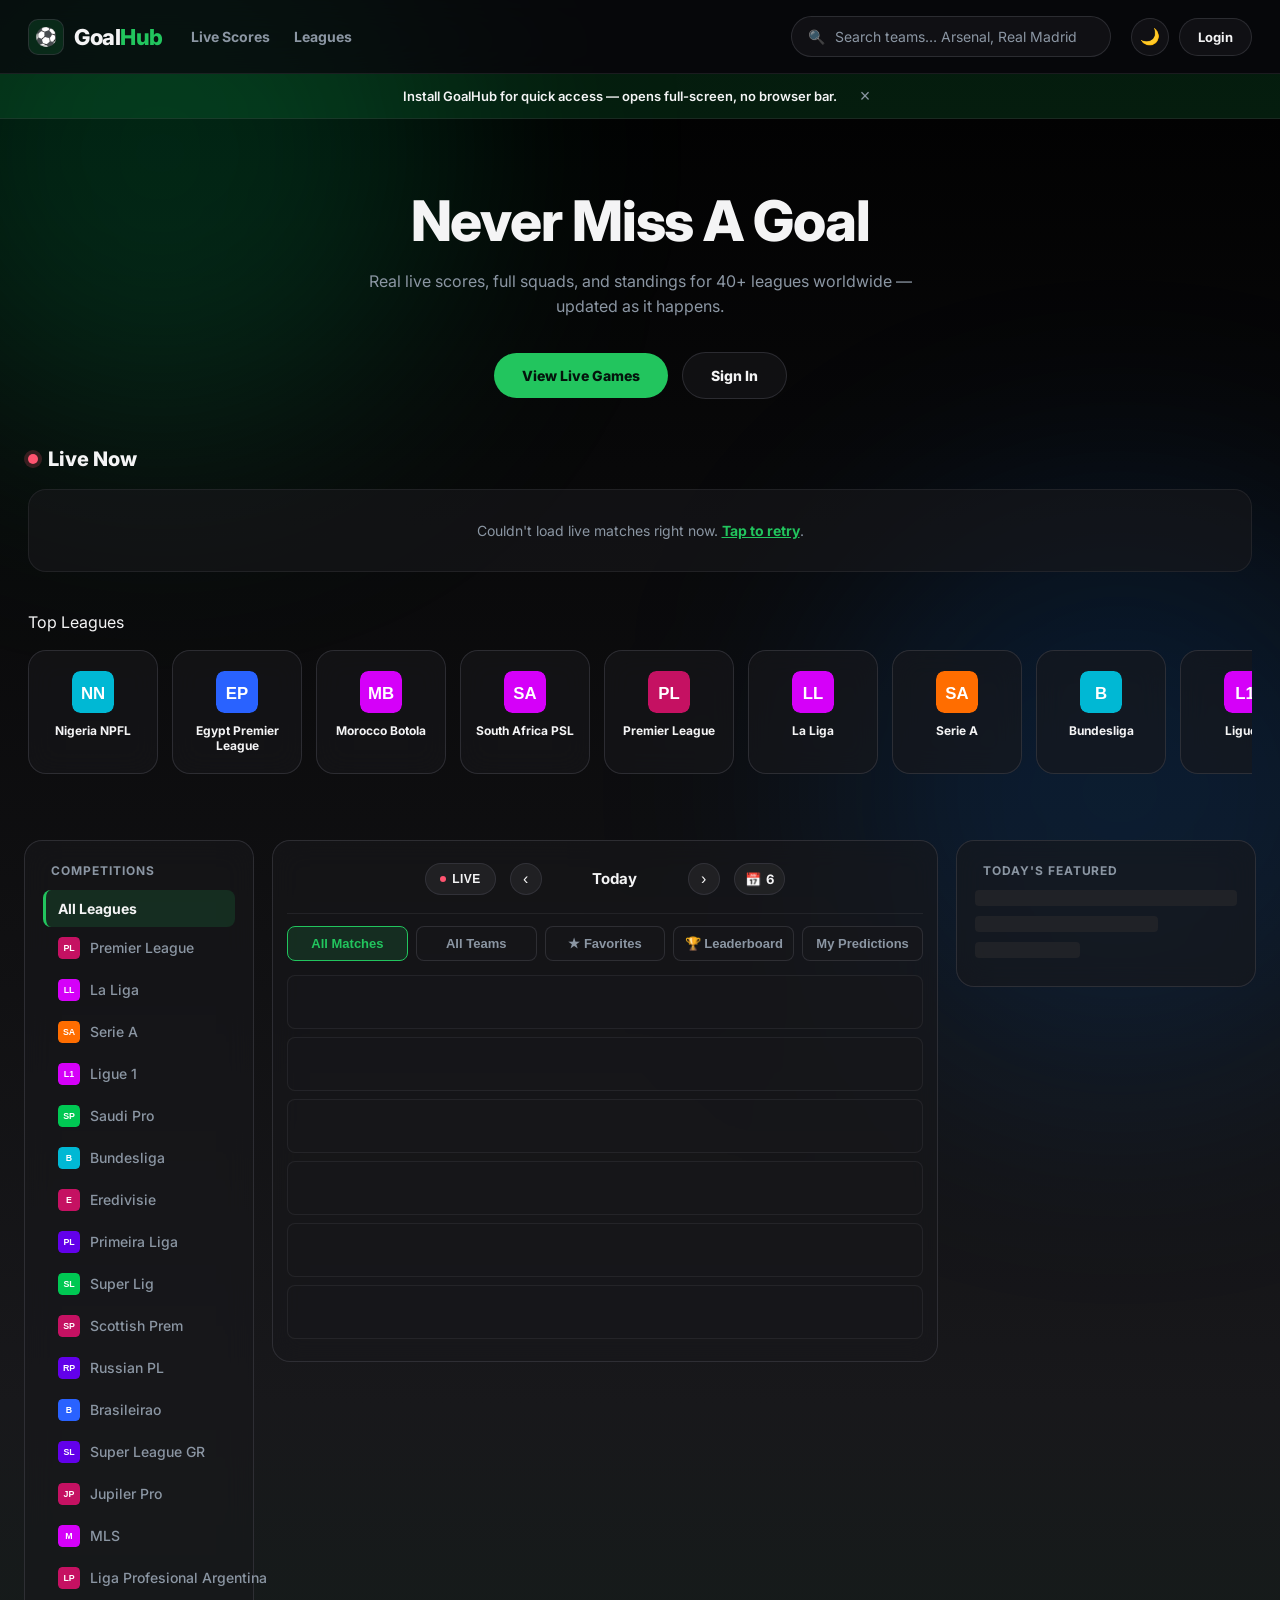
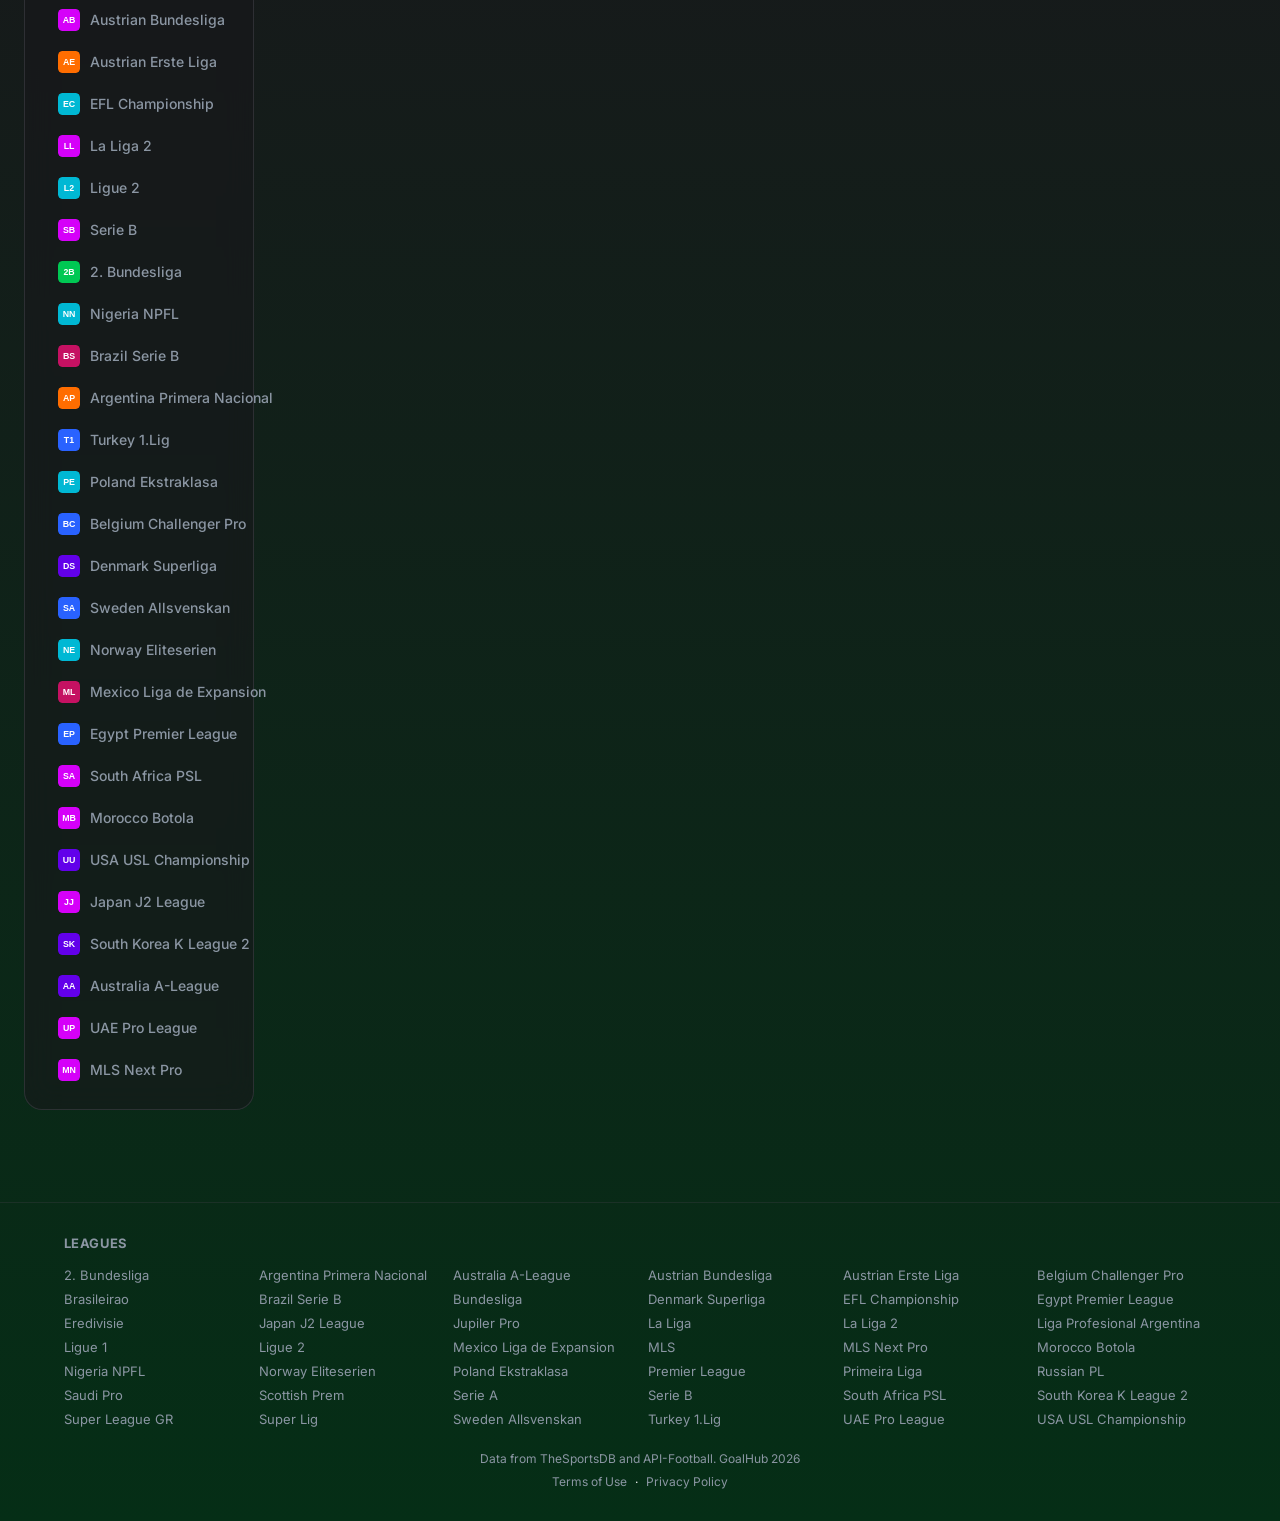
==== index.html @ 46369b24 "Pin African leagues in Top Leagues, add install-app banner Nigeria NPFL, Egypt Premier League, Moroc" ====
<!DOCTYPE html>
<html lang="en">
<head>
  <meta charset="UTF-8">
  <meta name="viewport" content="width=device-width, initial-scale=1.0">
  <title>GoalHub — Live Football Scores</title>
  <meta name="description" content="Real live football scores, standings, and squads for 40+ leagues worldwide — updated as it happens.">

  <link rel="icon" type="image/svg+xml" href="data:image/svg+xml,%3Csvg xmlns='http://www.w3.org/2000/svg' viewBox='0 0 64 64'%3E%3Crect width='64' height='64' rx='16' fill='%23052e16'/%3E%3Crect x='2' y='2' width='60' height='60' rx='14' fill='none' stroke='%2322c55e' stroke-width='2'/%3E%3Ctext x='50%25' y='58%25' font-size='34' text-anchor='middle' dominant-baseline='middle'%3E%E2%9A%BD%3C/text%3E%3C/svg%3E">

  <!-- PWA: installable home-screen app, standalone (no browser chrome) -->
  <link rel="manifest" href="manifest.json">
  <meta name="theme-color" content="#06080b">
  <link rel="apple-touch-icon" href="icon-192.png">
  <meta name="apple-mobile-web-app-capable" content="yes">
  <meta name="apple-mobile-web-app-status-bar-style" content="black-translucent">
  <meta name="apple-mobile-web-app-title" content="GoalHub">

  <meta property="og:type" content="website">
  <meta property="og:site_name" content="GoalHub">
  <meta property="og:title" content="GoalHub — Live Football Scores">
  <meta property="og:description" content="Real live football scores, standings, and squads for 40+ leagues worldwide — updated as it happens.">
  <meta property="og:image" content="https://goalhub.pages.dev/og-image.png">
  <meta property="og:image:width" content="1200">
  <meta property="og:image:height" content="630">
  <meta property="og:url" content="https://goalhub.pages.dev">
  <meta name="twitter:card" content="summary_large_image">
  <meta name="twitter:title" content="GoalHub — Live Football Scores">
  <meta name="twitter:description" content="Real live football scores, standings, and squads for 40+ leagues worldwide — updated as it happens.">
  <meta name="twitter:image" content="https://goalhub.pages.dev/og-image.png">

  <link rel="preconnect" href="https://fonts.googleapis.com">
  <link rel="preconnect" href="https://fonts.gstatic.com" crossorigin>
  <link href="https://fonts.googleapis.com/css2?family=Inter:wght@400;500;600;700;800&display=swap" rel="stylesheet">
  <!-- Team/league badge CDNs — preconnect so the first badge requests skip
       the DNS+TLS handshake, since ~800 of them load on a typical visit. -->
  <link rel="preconnect" href="https://r2.thesportsdb.com">
  <link rel="preconnect" href="https://upload.wikimedia.org">
  <link rel="stylesheet" href="styles.css">
  <script>
    // Applied before first paint (inline, in <head>) so switching themes
    // doesn't flash the wrong one on load.
    (function () {
      try {
        if (localStorage.getItem("goalhub_theme") === "light") {
          document.documentElement.setAttribute("data-theme", "light");
        }
      } catch (err) { /* localStorage unavailable — default dark stays */ }
    })();
  </script>
</head>
<body>

  <header class="site-header" id="siteHeader">
    <div class="brand">
      <span class="brand-badge">⚽</span>
      <span class="brand-name">Goal<span class="accent">Hub</span></span>
    </div>

    <nav class="header-nav">
      <a href="#liveNowSection" class="header-nav-link" onclick="jumpToLive()">Live Scores</a>
      <a href="#topLeaguesSection" class="header-nav-link">Leagues</a>
    </nav>

    <div class="search-wrap">
      <span class="search-icon">🔍</span>
      <input type="text" id="searchInput" placeholder="Search teams… Arsenal, Real Madrid" oninput="searchTeams()">
    </div>

    <div class="header-actions">
      <button class="theme-toggle-btn" id="themeToggleBtn" onclick="toggleTheme()" aria-label="Toggle dark/light theme">🌙</button>
      <div class="auth-area" id="authArea">
        <button class="auth-btn" id="authBtn" onclick="openAuthModal()">Login</button>
      </div>
    </div>
  </header>

  <!-- INSTALL APP BANNER — shown only when genuinely installable and not
       already dismissed/installed; see script.js's install-banner logic. -->
  <div class="install-banner" id="installBanner" hidden>
    <span class="install-banner-text" id="installBannerText">Install GoalHub for quick access — opens full-screen, no browser bar.</span>
    <div class="install-banner-actions">
      <button class="install-banner-btn" id="installBannerBtn" hidden>Install</button>
      <button class="install-banner-dismiss" id="installBannerDismiss" aria-label="Dismiss">&times;</button>
    </div>
  </div>

  <!-- HERO -->
  <section class="hero-section">
    <h1 class="hero-headline">Never Miss A <span class="accent">Goal</span></h1>
    <p class="hero-sub">Real live scores, full squads, and standings for 40+ leagues worldwide — updated as it happens.</p>
    <div class="hero-actions">
      <button class="hero-btn hero-btn-primary" onclick="document.getElementById('liveNowSection').scrollIntoView({behavior:'smooth'})">View Live Games</button>
      <button class="hero-btn hero-btn-secondary" onclick="openAuthModal()">Sign In</button>
    </div>
  </section>

  <!-- LIVE NOW -->
  <section class="live-now-section" id="liveNowSection">
    <div class="section-heading">
      <span class="live-now-title"><span class="live-dot"></span>Live Now</span>
    </div>
    <div class="live-now-grid" id="liveNowGrid"></div>
  </section>

  <!-- TOP LEAGUES -->
  <section class="top-leagues-section" id="topLeaguesSection">
    <div class="section-heading"><span>Top Leagues</span></div>
    <div class="top-leagues-scroll" id="topLeaguesScroll"></div>
  </section>

  <!-- LOGIN / ACCOUNT MODAL -->
  <div class="team-modal" id="authModal">
    <div class="team-modal-backdrop" onclick="closeAuthModal()"></div>
    <div class="team-modal-card glass auth-modal-card">
      <button class="team-modal-close" onclick="closeAuthModal()" aria-label="Close">&times;</button>
      <div id="authModalContent"></div>
    </div>
  </div>

  <div class="main-layout">
    <!-- LEFT SIDEBAR -->
    <aside class="sidebar glass" id="sidebar">
      <h3>Competitions</h3>
      <div id="competitions"></div>
    </aside>

    <!-- CENTER -->
    <main class="content glass">
      <div class="date-bar">
        <button id="liveBtn" class="live-nav-btn" onclick="jumpToLive()" aria-label="Jump to live matches">
          <span class="live-dot"></span>LIVE
        </button>
        <div class="date-nav">
          <button id="prevDay" class="date-btn" aria-label="Previous day">‹</button>
          <span class="date-label">Today</span>
          <button id="nextDay" class="date-btn" aria-label="Next day">›</button>
        </div>
        <div class="calendar-nav-btn" id="calendarBtn" aria-label="Pick a date">
          <span class="calendar-icon">📅</span>
          <span class="calendar-day-num" id="calendarDayNum"></span>
          <input type="date" id="datePickerInput" class="date-picker-input" aria-label="Choose date" onchange="if(this.value) loadMatchesForDate(new Date(this.value + 'T00:00:00'))">
        </div>
      </div>
      <div class="view-toggle">
        <button id="viewMatchesBtn" class="view-toggle-btn active" onclick="setViewMode('matches')">All Matches</button>
        <button id="viewTeamsBtn" class="view-toggle-btn" onclick="setViewMode('teams')">All Teams</button>
        <button id="viewFavoritesBtn" class="view-toggle-btn" onclick="setViewMode('favorites')">★ Favorites</button>
        <button id="viewLeaderboardBtn" class="view-toggle-btn" onclick="setViewMode('leaderboard')">🏆 Leaderboard</button>
        <button id="viewMyPredictionsBtn" class="view-toggle-btn" onclick="setViewMode('mypredictions')">My Predictions</button>
      </div>
      <div id="matches"></div>
    </main>

    <!-- RIGHT SIDEBAR -->
    <aside class="rightbar glass">
      <h3>Today's Featured</h3>
      <div id="featured"></div>
    </aside>
  </div>

  <footer class="site-footer-full">
    <div class="footer-leagues">
      <h4>Leagues</h4>
      <div class="footer-leagues-grid" id="footerLeaguesGrid"></div>
    </div>
    <div class="site-footer">Data from TheSportsDB and API-Football. GoalHub 2026</div>
    <div class="footer-legal-links">
      <a href="terms">Terms of Use</a>·<a href="privacy">Privacy Policy</a>
    </div>
  </footer>

  <!-- MOBILE BOTTOM NAV (≤699px only — see .mobile-bottom-nav in styles.css) -->
  <nav class="mobile-bottom-nav" id="mobileBottomNav" aria-label="Primary">
    <button class="mobile-nav-btn" onclick="jumpToLive()" aria-label="Live scores">
      <span class="mobile-nav-icon">🔴</span><span>Live</span>
    </button>
    <button class="mobile-nav-btn" onclick="document.getElementById('topLeaguesSection').scrollIntoView({behavior:'smooth'})" aria-label="Leagues">
      <span class="mobile-nav-icon">🏆</span><span>Leagues</span>
    </button>
    <button class="mobile-nav-btn" onclick="setViewMode('favorites'); document.querySelector('.main-layout').scrollIntoView({behavior:'smooth'})" aria-label="Favorites">
      <span class="mobile-nav-icon">★</span><span>Favorites</span>
    </button>
    <button class="mobile-nav-btn" onclick="setViewMode('mypredictions'); document.querySelector('.main-layout').scrollIntoView({behavior:'smooth'})" aria-label="Predictions">
      <span class="mobile-nav-icon">🔮</span><span>Predict</span>
    </button>
  </nav>

  <!-- TEAM DETAIL MODAL -->
  <div class="team-modal" id="teamModal">
    <div class="team-modal-backdrop" onclick="closeTeamModal()"></div>
    <div class="team-modal-card glass">
      <button class="team-modal-close" onclick="closeTeamModal()" aria-label="Close">&times;</button>
      <div id="teamModalContent"></div>
    </div>
  </div>

  <!-- MATCH DETAIL MODAL -->
  <div class="team-modal" id="matchModal">
    <div class="team-modal-backdrop" onclick="closeMatchModal()"></div>
    <div class="team-modal-card glass match-modal-card">
      <button class="team-modal-close" onclick="closeMatchModal()" aria-label="Close">&times;</button>
      <div id="matchModalContent"></div>
    </div>
  </div>

  <!-- LIVE NOW MATCH DETAIL MODAL (API-Football sourced) -->
  <div class="team-modal" id="liveMatchModal">
    <div class="team-modal-backdrop" onclick="closeLiveMatchModal()"></div>
    <div class="team-modal-card glass match-modal-card">
      <button class="team-modal-close" onclick="closeLiveMatchModal()" aria-label="Close">&times;</button>
      <div id="liveMatchModalContent"></div>
    </div>
  </div>

  <script src="manual-data.js"></script>
  <script src="script.js"></script>
</body>
</html>
---- styles.css ----
:root {
  --bg: #06080b;
  --panel: rgba(24, 24, 27, 0.6);
  --panel-strong: rgba(39, 39, 42, 0.7);
  --border: rgba(63, 63, 70, 0.6);
  --border-soft: rgba(63, 63, 70, 0.35);
  --text: #f4f4f5;
  --text-dim: #8b96a3;
  --accent: #22c55e;
  --accent-dim: rgba(34, 197, 94, 0.14);
  --accent-glow: rgba(34, 197, 94, 0.35);
  --radius-lg: 18px;
  --radius-md: 12px;
  --radius-sm: 8px;
  --body-gradient: linear-gradient(180deg, #000000 0%, #18181b 45%, #052e16 100%);
}

:root[data-theme="light"] {
  --bg: #f6f8f7;
  --panel: rgba(10, 20, 15, 0.035);
  --panel-strong: rgba(10, 20, 15, 0.06);
  --border: rgba(10, 20, 15, 0.1);
  --border-soft: rgba(10, 20, 15, 0.06);
  --text: #10151a;
  --text-dim: #5b6672;
  --body-gradient: linear-gradient(180deg, #ffffff 0%, #f1f4f2 45%, #e8f5ec 100%);
}

* { box-sizing: border-box; }

html, body {
  margin: 0;
  padding: 0;
  min-height: 100%;
}

body {
  background: var(--body-gradient);
  color: var(--text);
  font-family: 'Inter', -apple-system, BlinkMacSystemFont, sans-serif;
  position: relative;
  overflow-x: hidden;
  transition: background .2s ease, color .2s ease;
}

/* Ambient background glow for glass panels to catch */
body::before,
body::after {
  content: "";
  position: fixed;
  width: 45vw;
  height: 45vw;
  border-radius: 50%;
  filter: blur(120px);
  z-index: -1;
  pointer-events: none;
}

body::before {
  top: -15%;
  left: -10%;
  background: rgba(0, 230, 118, 0.16);
}

body::after {
  bottom: -20%;
  right: -10%;
  background: rgba(0, 120, 255, 0.14);
}

:root[data-theme="light"] body::before { background: rgba(0, 230, 118, 0.08); }
:root[data-theme="light"] body::after { background: rgba(0, 120, 255, 0.06); }

::-webkit-scrollbar { width: 8px; height: 8px; }
::-webkit-scrollbar-thumb { background: rgba(255,255,255,0.15); border-radius: 8px; }
::-webkit-scrollbar-track { background: transparent; }

/* ---------- Header ---------- */

.site-header {
  position: sticky;
  top: 0;
  z-index: 50;
  display: flex;
  align-items: center;
  gap: 20px;
  padding: 16px 28px;
  background: rgba(10, 12, 16, 0.65);
  backdrop-filter: blur(18px);
  -webkit-backdrop-filter: blur(18px);
  border-bottom: 1px solid var(--border-soft);
  transition: background .25s ease, border-color .25s ease, box-shadow .25s ease;
}

.site-header.scrolled {
  background: rgba(6, 8, 11, 0.88);
  border-bottom-color: var(--border);
  box-shadow: 0 8px 30px rgba(0, 0, 0, 0.35);
}

/* Fade-in-on-scroll, applied via IntersectionObserver in script.js */
.scroll-fade { opacity: 0; transform: translateY(18px); transition: opacity .6s ease, transform .6s ease; }
.scroll-fade.in-view { opacity: 1; transform: translateY(0); }

.live-now-section.in-view .live-game-card {
  animation: card-stagger-in .5s ease both;
}
.live-now-grid .live-game-card:nth-child(1) { animation-delay: .05s; }
.live-now-grid .live-game-card:nth-child(2) { animation-delay: .1s; }
.live-now-grid .live-game-card:nth-child(3) { animation-delay: .15s; }
.live-now-grid .live-game-card:nth-child(4) { animation-delay: .2s; }
.live-now-grid .live-game-card:nth-child(5) { animation-delay: .25s; }
.live-now-grid .live-game-card:nth-child(6) { animation-delay: .3s; }

@keyframes card-stagger-in {
  from { opacity: 0; transform: translateY(14px); }
  to { opacity: 1; transform: translateY(0); }
}

/* Reusable premium hover: lift + scale + a soft neon-green glow. Used on
   live match cards and other cards that should feel tappable/clickable. */
.hover-glow { transition: transform .2s ease, box-shadow .2s ease, border-color .2s ease; }
.hover-glow:hover {
  transform: scale(1.03);
  border-color: var(--accent);
  box-shadow: 0 0 0 1px var(--accent-glow), 0 12px 32px rgba(34, 197, 94, 0.18);
}

.brand {
  display: flex;
  align-items: center;
  gap: 10px;
  font-family: 'Inter', sans-serif;
  font-weight: 800;
  font-size: 22px;
  letter-spacing: -0.02em;
  white-space: nowrap;
}

.brand-badge {
  display: inline-flex;
  align-items: center;
  justify-content: center;
  width: 36px;
  height: 36px;
  border-radius: 10px;
  background: var(--accent-dim);
  border: 1px solid var(--border);
  font-size: 18px;
}

.brand .accent { color: var(--accent); }

.header-nav {
  display: flex;
  align-items: center;
  gap: 24px;
  margin-left: 8px;
}

.header-nav-link {
  color: var(--text-dim);
  text-decoration: none;
  font-size: 14px;
  font-weight: 700;
  transition: color .15s ease;
  white-space: nowrap;
}

.header-nav-link:hover { color: var(--text); }

.header-actions {
  display: flex;
  align-items: center;
  gap: 10px;
}

.theme-toggle-btn {
  width: 38px;
  height: 38px;
  border-radius: 50%;
  border: 1px solid var(--border);
  background: var(--panel);
  cursor: pointer;
  font-size: 16px;
  display: flex;
  align-items: center;
  justify-content: center;
  transition: background .15s ease, border-color .15s ease;
}

.theme-toggle-btn:hover { background: var(--accent-dim); border-color: var(--accent); }

/* ---------- Install app banner ---------- */

.install-banner {
  display: flex;
  align-items: center;
  justify-content: center;
  gap: 16px;
  flex-wrap: wrap;
  padding: 10px 20px;
  background: var(--accent-dim);
  border-bottom: 1px solid var(--border-soft);
  text-align: center;
}

.install-banner-text {
  font-size: 13px;
  color: var(--text);
  font-weight: 600;
}

.install-banner-actions {
  display: flex;
  align-items: center;
  gap: 10px;
}

.install-banner-btn {
  padding: 6px 16px;
  border-radius: 999px;
  background: var(--accent);
  border: none;
  color: #06180c;
  font-family: inherit;
  font-size: 13px;
  font-weight: 800;
  cursor: pointer;
  white-space: nowrap;
}

.install-banner-btn:hover { filter: brightness(1.08); }

.install-banner-dismiss {
  width: 24px;
  height: 24px;
  display: flex;
  align-items: center;
  justify-content: center;
  border-radius: 50%;
  background: none;
  border: none;
  color: var(--text-dim);
  font-size: 18px;
  line-height: 1;
  cursor: pointer;
}

.install-banner-dismiss:hover { color: var(--text); background: var(--panel-strong); }

/* ---------- Hero ---------- */

.hero-section {
  max-width: 900px;
  margin: 0 auto;
  padding: 72px 24px 48px;
  text-align: center;
}

.hero-headline {
  font-size: clamp(34px, 6vw, 56px);
  font-weight: 800;
  letter-spacing: -0.02em;
  margin: 0 0 16px;
  line-height: 1.1;
}

.hero-sub {
  font-size: 16px;
  color: var(--text-dim);
  max-width: 560px;
  margin: 0 auto 32px;
  line-height: 1.6;
}

.hero-actions {
  display: flex;
  align-items: center;
  justify-content: center;
  gap: 14px;
  flex-wrap: wrap;
}

.hero-btn {
  padding: 14px 28px;
  border-radius: 999px;
  font-family: inherit;
  font-size: 14px;
  font-weight: 800;
  cursor: pointer;
  transition: transform .15s ease, box-shadow .15s ease, background .15s ease, border-color .15s ease;
}

.hero-btn-primary {
  background: var(--accent);
  border: none;
  color: #04140c;
}

.hero-btn-primary:hover { transform: scale(1.05); box-shadow: 0 0 0 1px var(--accent-glow), 0 12px 32px rgba(34, 197, 94, 0.25); }

.hero-btn-secondary {
  background: var(--panel);
  border: 1px solid var(--border);
  color: var(--text);
}

.hero-btn-secondary:hover { transform: scale(1.05); border-color: var(--accent); color: var(--accent); }

/* ---------- Live Now ---------- */

.live-now-section, .top-leagues-section {
  max-width: 1400px;
  margin: 0 auto;
  padding: 0 28px 40px;
}

.section-heading {
  display: flex;
  align-items: center;
  justify-content: space-between;
  margin-bottom: 18px;
}

.live-now-title {
  display: flex;
  align-items: center;
  gap: 10px;
  font-size: 20px;
  font-weight: 800;
}

.live-now-title .live-dot {
  width: 10px;
  height: 10px;
  border-radius: 50%;
  background: #ff5470;
  box-shadow: 0 0 0 4px rgba(255, 84, 112, 0.2);
  animation: live-pulse 1.6s ease-in-out infinite;
}

@keyframes live-pulse {
  0%, 100% { opacity: 1; transform: scale(1); }
  50% { opacity: 0.6; transform: scale(1.2); }
}

.live-now-grid {
  display: grid;
  grid-template-columns: repeat(auto-fill, minmax(240px, 1fr));
  gap: 16px;
}

.live-game-card {
  background: var(--panel);
  border: 1px solid var(--border);
  border-radius: var(--radius-lg);
  backdrop-filter: blur(14px);
  -webkit-backdrop-filter: blur(14px);
  padding: 18px;
}

.live-game-league {
  display: flex;
  align-items: center;
  gap: 6px;
  font-size: 11px;
  color: var(--text-dim);
  font-weight: 700;
  margin-bottom: 14px;
}

.live-badge {
  margin-left: auto;
  background: #ff5470;
  color: #fff;
  font-size: 9px;
  font-weight: 800;
  letter-spacing: .5px;
  padding: 3px 7px;
  border-radius: 999px;
  animation: live-pulse 1.6s ease-in-out infinite;
}

.live-game-league img { width: 14px; height: 14px; object-fit: contain; border-radius: 3px; }

.live-game-row {
  display: flex;
  align-items: center;
  justify-content: space-between;
  margin-bottom: 8px;
}

.live-game-row:last-of-type { margin-bottom: 0; }

.live-game-team {
  display: flex;
  align-items: center;
  gap: 8px;
  font-size: 13px;
  font-weight: 700;
  min-width: 0;
}

.live-game-team span { overflow: hidden; text-overflow: ellipsis; white-space: nowrap; }
.live-game-team img { width: 22px; height: 22px; object-fit: contain; border-radius: 4px; flex-shrink: 0; }

.live-game-score { font-size: 15px; font-weight: 800; color: var(--accent); flex-shrink: 0; }

.live-game-minute {
  text-align: center;
  font-size: 11px;
  font-weight: 700;
  color: #ff5470;
}

.live-game-footer {
  display: flex;
  align-items: center;
  justify-content: center;
  gap: 10px;
  margin-top: 12px;
  position: relative;
}

.notify-bell {
  position: absolute;
  right: 0;
  font-size: 13px;
  cursor: pointer;
  opacity: 0.5;
  transition: opacity .15s ease, transform .15s ease;
}

.notify-bell:hover { transform: scale(1.15); }
.notify-bell.watching { opacity: 1; }

.live-now-empty {
  grid-column: 1 / -1;
  text-align: center;
  padding: 32px;
  color: var(--text-dim);
  font-size: 14px;
  background: var(--panel);
  border: 1px solid var(--border-soft);
  border-radius: var(--radius-lg);
}

/* ---------- Top Leagues ---------- */

.top-leagues-scroll {
  display: flex;
  gap: 14px;
  overflow-x: auto;
  padding-bottom: 6px;
}

.top-league-card {
  flex: 0 0 auto;
  width: 130px;
  display: flex;
  flex-direction: column;
  align-items: center;
  gap: 10px;
  padding: 20px 12px;
  background: var(--panel);
  border: 1px solid var(--border);
  border-radius: var(--radius-lg);
  backdrop-filter: blur(14px);
  -webkit-backdrop-filter: blur(14px);
  cursor: pointer;
  text-align: center;
}

.top-league-card img { width: 42px; height: 42px; object-fit: contain; border-radius: 8px; }
.top-league-card span { font-size: 12px; font-weight: 700; }

.search-wrap {
  margin-left: auto;
  display: flex;
  align-items: center;
  gap: 8px;
  width: 320px;
  padding: 10px 16px;
  border-radius: 999px;
  background: var(--panel);
  border: 1px solid var(--border);
  transition: border-color .2s ease, background .2s ease;
}

.search-wrap:focus-within {
  border-color: var(--accent);
  background: var(--panel-strong);
}

.search-icon { font-size: 14px; opacity: 0.6; }

.auth-btn {
  padding: 10px 18px;
  border-radius: 999px;
  background: var(--panel);
  border: 1px solid var(--border);
  color: var(--text);
  font-family: inherit;
  font-size: 13px;
  font-weight: 700;
  cursor: pointer;
  white-space: nowrap;
  transition: background .15s ease, border-color .15s ease, color .15s ease;
}

.auth-btn:hover { background: var(--accent-dim); border-color: var(--accent); box-shadow: 0 0 0 1px var(--accent-glow), 0 4px 16px rgba(34, 197, 94, 0.2); }

.auth-btn.logged-in { color: var(--accent); border-color: var(--accent); }

.auth-modal-card { max-width: 360px; }

.auth-form-title { font-size: 18px; font-weight: 800; margin-bottom: 6px; }
.auth-form-sub { font-size: 13px; color: var(--text-dim); margin-bottom: 18px; }

.auth-email-input {
  width: 100%;
  padding: 12px 14px;
  border-radius: 8px;
  background: var(--panel);
  border: 1px solid var(--border);
  color: var(--text);
  font-family: inherit;
  font-size: 14px;
  margin-bottom: 12px;
}

.auth-email-input:focus { outline: none; border-color: var(--accent); }

.auth-submit-btn {
  width: 100%;
  padding: 12px;
  border-radius: 8px;
  background: var(--accent);
  border: none;
  color: #04140c;
  font-family: inherit;
  font-size: 14px;
  font-weight: 800;
  cursor: pointer;
}

.auth-submit-btn:hover { opacity: 0.9; }
.auth-submit-btn:disabled { opacity: 0.6; cursor: default; }

.auth-status-msg { font-size: 13px; color: var(--text-dim); margin-top: 14px; line-height: 1.5; }

/* ---------- Predictions ---------- */

.predict-form { text-align: center; padding: 10px 0; }

.predict-form-teams {
  display: flex;
  align-items: center;
  justify-content: center;
  gap: 12px;
  font-size: 14px;
  font-weight: 700;
  margin-bottom: 20px;
  flex-wrap: wrap;
}

.predict-score-input {
  width: 52px;
  padding: 8px;
  text-align: center;
  font-size: 18px;
  font-weight: 800;
  border-radius: 8px;
  background: var(--panel);
  border: 1px solid var(--border);
  color: var(--text);
  font-family: inherit;
}

.predict-score-input:focus { outline: none; border-color: var(--accent); }
.predict-vs { color: var(--text-dim); }

.predict-result { text-align: center; padding: 20px 0; }
.predict-result-label { font-size: 12px; color: var(--text-dim); text-transform: uppercase; letter-spacing: .5px; margin-bottom: 8px; }
.predict-result-score { font-size: 18px; font-weight: 800; margin-bottom: 10px; }
.predict-result-points { color: var(--accent); font-weight: 700; font-size: 14px; }
.predict-result-pending { color: var(--text-dim); font-size: 13px; }

/* ---------- Leaderboard ---------- */

.leaderboard-me-banner {
  padding: 12px 16px;
  margin-bottom: 14px;
  background: var(--accent-dim);
  border: 1px solid var(--accent);
  border-radius: var(--radius-md);
  font-size: 14px;
  font-weight: 700;
  color: var(--accent);
}

.leaderboard-list { display: flex; flex-direction: column; gap: 8px; }

.leaderboard-row {
  display: flex;
  align-items: center;
  gap: 14px;
  padding: 12px 16px;
  background: var(--panel);
  border: 1px solid var(--border-soft);
  border-radius: var(--radius-md);
}

.leaderboard-row.leaderboard-top3 { border-color: var(--accent); background: var(--accent-dim); }

.leaderboard-rank { font-weight: 800; width: 24px; color: var(--text-dim); }
.leaderboard-top3 .leaderboard-rank { color: var(--accent); }
.leaderboard-email { flex: 1; font-weight: 600; font-size: 14px; overflow: hidden; text-overflow: ellipsis; white-space: nowrap; }
.leaderboard-preds { font-size: 12px; color: var(--text-dim); }
.leaderboard-points { font-weight: 800; color: var(--accent); font-size: 15px; }
.predict-my-teams { flex: 1; font-size: 14px; }
.predict-my-teams strong { color: var(--accent); margin: 0 6px; }
.auth-status-msg a { color: var(--accent); word-break: break-all; }

.auth-account-email { font-size: 15px; font-weight: 700; margin-bottom: 20px; word-break: break-all; }

.auth-logout-btn {
  width: 100%;
  padding: 12px;
  border-radius: 8px;
  background: var(--panel-strong);
  border: 1px solid var(--border);
  color: var(--text);
  font-family: inherit;
  font-size: 14px;
  font-weight: 700;
  cursor: pointer;
}

.auth-logout-btn:hover { border-color: var(--accent); color: var(--accent); }

.search-wrap input {
  flex: 1;
  border: none;
  outline: none;
  background: transparent;
  color: var(--text);
  font-family: inherit;
  font-size: 14px;
}

.search-wrap input::placeholder { color: var(--text-dim); }

/* ---------- Layout ---------- */

.main-layout {
  display: flex;
  flex-direction: column;
  gap: 18px;
  padding: 20px 24px 60px;
  max-width: 1400px;
  margin: 0 auto;
}

.glass {
  background: var(--panel);
  border: 1px solid var(--border);
  border-radius: var(--radius-lg);
  backdrop-filter: blur(14px);
  -webkit-backdrop-filter: blur(14px);
  padding: 18px;
}

.sidebar { order: 1; }
.rightbar { order: 2; }
.content { order: 3; padding: 14px; }

h3 {
  color: var(--text-dim);
  font-size: 12px;
  font-weight: 700;
  letter-spacing: 0.08em;
  text-transform: uppercase;
  margin: 4px 8px 12px;
}

/* ---------- Competitions ---------- */

.comp-item {
  padding: 10px 12px;
  cursor: pointer;
  display: flex;
  align-items: center;
  gap: 10px;
  border-radius: var(--radius-sm);
  border-left: 3px solid transparent;
  font-size: 14px;
  font-weight: 500;
  color: var(--text-dim);
  transition: background .18s ease, color .18s ease, border-color .18s ease, transform .15s ease;
  white-space: nowrap;
}

.comp-item:hover {
  background: var(--panel-strong);
  color: var(--text);
  transform: translateX(2px);
  box-shadow: -3px 0 12px -2px var(--accent-glow);
}

.comp-item.active {
  background: var(--accent-dim);
  border-left-color: var(--accent);
  color: var(--text);
  font-weight: 700;
}

.comp-item img {
  width: 22px;
  height: 22px;
  object-fit: contain;
  border-radius: 4px;
}

/* ---------- Date bar ---------- */

.date-bar {
  display: flex;
  align-items: center;
  justify-content: center;
  gap: 14px;
  padding: 8px 0 18px;
  border-bottom: 1px solid var(--border-soft);
  margin-bottom: 12px;
}

.date-nav {
  display: flex;
  align-items: center;
  gap: 18px;
}

.date-label {
  font-weight: 700;
  font-size: 15px;
  min-width: 110px;
  text-align: center;
}

.date-btn {
  width: 32px;
  height: 32px;
  border-radius: 50%;
  border: 1px solid var(--border);
  background: var(--panel-strong);
  color: var(--text);
  cursor: pointer;
  font-size: 16px;
  transition: background .15s ease, border-color .15s ease;
}

.date-btn:hover { background: var(--accent-dim); border-color: var(--accent); }

.live-nav-btn {
  display: flex;
  align-items: center;
  gap: 6px;
  height: 32px;
  padding: 0 14px;
  border-radius: 16px;
  border: 1px solid var(--border);
  background: var(--panel-strong);
  color: var(--text);
  font-size: 12px;
  font-weight: 800;
  letter-spacing: .4px;
  cursor: pointer;
  transition: background .15s ease, border-color .15s ease, color .15s ease;
}

.live-nav-btn:hover { border-color: var(--accent); }

.live-nav-btn.active {
  background: var(--accent-dim);
  border-color: var(--accent);
  color: var(--accent);
}

.live-nav-btn .live-dot {
  width: 6px;
  height: 6px;
  border-radius: 50%;
  background: #ff5470;
  display: inline-block;
}

.live-nav-btn.active .live-dot { background: var(--accent); }

.calendar-nav-btn {
  position: relative;
  display: flex;
  align-items: center;
  gap: 5px;
  height: 32px;
  padding: 0 10px;
  border-radius: 16px;
  border: 1px solid var(--border);
  background: var(--panel-strong);
  color: var(--text);
  font-size: 13px;
  font-weight: 700;
  cursor: pointer;
  transition: background .15s ease, border-color .15s ease;
}

.calendar-nav-btn:hover { background: var(--accent-dim); border-color: var(--accent); }

.calendar-icon { font-size: 13px; }

.date-picker-input {
  position: absolute;
  inset: 0;
  width: 100%;
  height: 100%;
  opacity: 0;
  border: 0;
  padding: 0;
  cursor: pointer;
}

/* ---------- View toggle (All Matches / All Teams) ---------- */

.view-toggle {
  display: flex;
  gap: 8px;
  margin-bottom: 14px;
}

.view-toggle-btn {
  flex: 1;
  padding: 9px 0;
  border-radius: 8px;
  border: 1px solid var(--border);
  background: var(--panel);
  color: var(--text-dim);
  font-size: 13px;
  font-weight: 700;
  cursor: pointer;
  transition: background .15s ease, border-color .15s ease, color .15s ease;
}

.view-toggle-btn:hover { color: var(--text); }

.view-toggle-btn.active {
  background: var(--accent-dim);
  border-color: var(--accent);
  color: var(--accent);
}

/* ---------- All Teams view ---------- */

.team-view-controls { margin-bottom: 14px; }

.league-filter-select {
  width: 100%;
  padding: 9px 12px;
  border-radius: 8px;
  border: 1px solid var(--border);
  background: var(--panel-strong);
  color: var(--text);
  font-size: 13px;
  font-weight: 600;
  cursor: pointer;
}

.team-grid {
  display: grid;
  grid-template-columns: repeat(auto-fill, minmax(160px, 1fr));
  gap: 8px;
}

.team-list-row {
  display: flex;
  align-items: center;
  gap: 10px;
  padding: 10px 12px;
  border-radius: 8px;
  background: var(--panel);
  border: 1px solid var(--border-soft);
  cursor: pointer;
  font-size: 13px;
  font-weight: 600;
  transition: background .15s ease, border-color .15s ease;
}

.team-list-row:hover { background: var(--accent-dim); border-color: var(--accent); }

.team-list-row img {
  width: 24px;
  height: 24px;
  object-fit: contain;
  border-radius: 4px;
  flex-shrink: 0;
}

.team-list-row span:not(.team-fav-star) {
  flex: 1;
  min-width: 0;
  overflow: hidden;
  text-overflow: ellipsis;
  white-space: nowrap;
}

.team-fav-star { flex-shrink: 0; }

/* ---------- Team stats grid ---------- */

.team-stats-grid {
  display: grid;
  grid-template-columns: repeat(auto-fit, minmax(90px, 1fr));
  gap: 10px;
}

.team-stat-cell {
  display: flex;
  flex-direction: column;
  align-items: center;
  gap: 4px;
  padding: 14px 8px;
  border-radius: 10px;
  background: var(--panel);
  border: 1px solid var(--border-soft);
}

.team-stat-value { font-size: 20px; font-weight: 800; color: var(--text); }
.team-stat-label { font-size: 11px; color: var(--text-dim); text-transform: uppercase; letter-spacing: .3px; }

.lineup-meta { font-size: 10px; color: var(--text-dim); flex-shrink: 0; margin-right: 8px; white-space: nowrap; }

/* ---------- Matches ---------- */

.league-group { margin-bottom: 22px; }

.league-title {
  font-size: 15px;
  font-weight: 700;
  padding: 6px 4px 12px;
  display: flex;
  align-items: center;
  gap: 10px;
  color: var(--text);
}

.league-title-text {
  display: flex;
  flex-direction: column;
  gap: 1px;
}

.league-name { line-height: 1.2; }

.league-country {
  font-size: 11px;
  font-weight: 600;
  color: var(--text-dim);
  text-transform: none;
  letter-spacing: 0;
}

.league-table-link {
  margin-left: auto;
  font-size: 11px;
  font-weight: 700;
  color: var(--text-dim);
  cursor: pointer;
  padding: 4px 8px;
  border-radius: 999px;
  transition: background .15s ease, color .15s ease;
  white-space: nowrap;
}

.league-table-link:hover { background: var(--accent-dim); color: var(--accent); }

.league-title img {
  width: 26px;
  height: 26px;
  object-fit: contain;
  border-radius: 4px;
}

.match-row {
  display: grid;
  grid-template-columns: 56px 1fr 32px;
  align-items: center;
  padding: 12px 14px;
  margin-bottom: 8px;
  border-radius: var(--radius-md);
  background: var(--panel);
  border: 1px solid var(--border-soft);
  transition: transform .18s ease, border-color .18s ease, background .18s ease, box-shadow .18s ease;
}

.match-row:hover {
  transform: translateY(-2px);
  border-color: var(--accent);
  background: var(--panel-strong);
  box-shadow: 0 8px 24px rgba(0, 0, 0, 0.35);
}

.match-status {
  font-size: 13px;
  font-weight: 700;
  color: var(--accent);
  display: flex;
  flex-direction: column;
  gap: 3px;
}

.match-tag {
  font-size: 9px;
  font-weight: 700;
  letter-spacing: 0.04em;
  text-transform: uppercase;
  color: var(--text-dim);
  background: var(--panel-strong);
  border: 1px solid var(--border);
  border-radius: 4px;
  padding: 1px 5px;
  width: fit-content;
}

.match-teams {
  display: flex;
  flex-direction: column;
  gap: 8px;
}

.match-team {
  display: flex;
  align-items: center;
  gap: 10px;
  font-size: 14px;
  font-weight: 500;
  cursor: pointer;
  border-radius: var(--radius-sm);
  padding: 2px 4px;
  margin: -2px -4px;
  transition: background .15s ease, color .15s ease;
}

.match-team:hover {
  background: var(--accent-dim);
  color: var(--accent);
}

.match-team img {
  width: 24px;
  height: 24px;
  object-fit: contain;
  background: var(--panel-strong);
  border-radius: 4px;
}

.fav-star {
  font-size: 16px;
  color: var(--text-dim);
  cursor: pointer;
  text-align: center;
  transition: color .15s ease, transform .15s ease;
}

.fav-star:hover { color: var(--accent); transform: scale(1.2); }

.match-row-actions {
  display: flex;
  flex-direction: column;
  align-items: center;
  gap: 6px;
}

.share-btn {
  font-size: 13px;
  cursor: pointer;
  opacity: 0.6;
  transition: opacity .15s ease, transform .15s ease;
}

.share-btn:hover { opacity: 1; transform: scale(1.15); }
.fav-star.favorited { color: var(--accent); }

.status-filter-bar {
  display: flex;
  gap: 8px;
  margin-bottom: 16px;
  overflow-x: auto;
  padding-bottom: 2px;
}

.favorites-filter-banner {
  font-size: 13px;
  color: var(--text-dim);
  margin-bottom: 12px;
}

/* Shown when a live fetch fails and we're replaying real, previously-cached
   results instead of an empty state — amber so it reads clearly as "stale",
   never mistaken for a normal informational banner. */
.cache-banner {
  font-size: 13px;
  color: #eab308;
  background: rgba(234, 179, 8, 0.1);
  border: 1px solid rgba(234, 179, 8, 0.3);
  border-radius: var(--radius-md);
  padding: 10px 14px;
  margin-bottom: 12px;
}

.cache-banner .retry-link { color: #eab308; }

/* .live-now-grid is a CSS grid — without this the banner squeezes into a
   single card-width column instead of spanning the row. */
.live-now-stale-banner { grid-column: 1 / -1; margin-bottom: 0; }

.status-filter-btn {
  flex: 0 0 auto;
  display: flex;
  align-items: center;
  gap: 6px;
  background: var(--panel);
  border: 1px solid var(--border);
  color: var(--text-dim);
  font-family: inherit;
  font-size: 12px;
  font-weight: 700;
  padding: 7px 14px;
  border-radius: 999px;
  cursor: pointer;
  transition: background .15s ease, color .15s ease, border-color .15s ease;
  white-space: nowrap;
}

.status-filter-btn:hover { color: var(--text); }

.status-filter-btn.active {
  background: var(--accent-dim);
  border-color: var(--accent);
  color: var(--accent);
}

.status-filter-live .live-dot {
  width: 6px;
  height: 6px;
  border-radius: 50%;
  background: #ff5470;
  display: inline-block;
}

.status-filter-live.active .live-dot { background: var(--accent); }

.no-results {
  padding: 40px 10px;
  text-align: center;
  color: var(--text-dim);
  font-size: 14px;
}

.retry-link {
  color: var(--accent);
  font-weight: 700;
  cursor: pointer;
  text-decoration: underline;
}

/* ---------- Featured ---------- */

.featured-card {
  border-radius: var(--radius-lg);
  padding: 22px 18px 24px;
  text-align: center;
  background: linear-gradient(160deg, rgba(0, 230, 118, 0.12), rgba(255, 255, 255, 0.02));
  border: 1px solid var(--border);
  position: relative;
  overflow: hidden;
}

.featured-tag {
  display: inline-flex;
  align-items: center;
  gap: 6px;
  padding: 5px 12px;
  border-radius: 999px;
  background: var(--accent-dim);
  border: 1px solid rgba(0, 230, 118, 0.35);
  color: var(--accent);
  font-size: 11px;
  font-weight: 700;
  letter-spacing: 0.06em;
  text-transform: uppercase;
  margin-bottom: 18px;
}

.featured-tag .dot {
  width: 6px;
  height: 6px;
  border-radius: 50%;
  background: var(--accent);
  box-shadow: 0 0 0 0 var(--accent-glow);
  animation: pulse 1.8s infinite;
}

@keyframes pulse {
  0% { box-shadow: 0 0 0 0 var(--accent-glow); }
  70% { box-shadow: 0 0 0 8px rgba(0, 230, 118, 0); }
  100% { box-shadow: 0 0 0 0 rgba(0, 230, 118, 0); }
}

.featured-teams {
  display: flex;
  align-items: center;
  justify-content: center;
  gap: 16px;
  margin-bottom: 16px;
}

.featured-team {
  display: flex;
  flex-direction: column;
  align-items: center;
  gap: 10px;
  width: 100px;
  cursor: pointer;
  border-radius: var(--radius-md);
  padding: 6px;
  transition: background .15s ease;
}

.featured-team:hover { background: var(--accent-dim); }

.featured-team img {
  width: 56px;
  height: 56px;
  object-fit: contain;
  padding: 8px;
  background: rgba(255, 255, 255, 0.06);
  border-radius: 50%;
  border: 1px solid var(--border);
}

.featured-team span {
  font-size: 13px;
  font-weight: 600;
  line-height: 1.2;
}

.featured-vs {
  font-size: 20px;
  font-weight: 800;
  color: var(--text-dim);
}

.featured-meta {
  font-size: 12px;
  color: var(--text-dim);
  display: flex;
  align-items: center;
  justify-content: center;
  gap: 8px;
}

.featured-meta img {
  width: 16px;
  height: 16px;
  object-fit: contain;
  border-radius: 4px;
}

.featured-meta strong { color: var(--text); font-weight: 700; }

.featured-narrative {
  margin-top: 10px;
  padding-top: 10px;
  border-top: 1px solid var(--border-soft);
  font-size: 13px;
  font-weight: 600;
  color: var(--text);
  text-align: center;
  line-height: 1.4;
}

/* ---------- Responsive ---------- */

.comp-toggle {
  color: var(--accent);
  font-weight: 700;
  border: 1px dashed var(--border);
}

.comp-toggle:hover { background: var(--accent-dim); color: var(--accent); }

@media (min-width: 900px) {
  .main-layout {
    display: grid;
    grid-template-columns: 230px 1fr 300px;
    align-items: start;
  }
  .sidebar, .rightbar, .content { order: initial; }
  .comp-toggle { display: none; }
}

@media (min-width: 700px) and (max-width: 899.98px) {
  .main-layout {
    display: grid;
    grid-template-columns: 1fr 280px;
    grid-template-areas:
      "sidebar sidebar"
      "content featured";
    align-items: start;
  }
  .sidebar { grid-area: sidebar; }
  .content { grid-area: content; }
  .rightbar { grid-area: featured; }
  .sidebar #competitions {
    display: flex;
    gap: 8px;
    overflow-x: auto;
    padding-bottom: 4px;
  }
  .comp-item { flex: 0 0 auto; }
  #competitions:not(.expanded) .comp-item.extra { display: none; }
  #competitions.expanded {
    flex-wrap: wrap;
    overflow-x: visible;
  }
}

/* ---------- Mobile bottom nav — base (hidden) styles; the ≤699.98px media
   query below flips display to flex. Defined here, before that media
   query, so its "display: flex" wins the cascade tie-break on mobile
   instead of being overridden by a same-specificity rule later in the
   file. ---------- */

.mobile-bottom-nav {
  display: none;
  position: fixed;
  left: 0;
  right: 0;
  bottom: 0;
  z-index: 60;
  justify-content: space-around;
  align-items: stretch;
  background: rgba(10, 12, 16, 0.9);
  backdrop-filter: blur(18px);
  -webkit-backdrop-filter: blur(18px);
  border-top: 1px solid var(--border-soft);
  padding-bottom: env(safe-area-inset-bottom, 0);
}

.mobile-nav-btn {
  flex: 1 1 0;
  display: flex;
  flex-direction: column;
  align-items: center;
  justify-content: center;
  gap: 2px;
  padding: 8px 4px 10px;
  background: none;
  border: none;
  color: var(--text-dim);
  font-family: inherit;
  font-size: 11px;
  font-weight: 700;
  cursor: pointer;
}

.mobile-nav-btn:active { color: var(--accent); }

.mobile-nav-icon { font-size: 18px; line-height: 1; }

@media (max-width: 699.98px) {
  .site-header { padding: 12px 16px; gap: 12px; }
  .brand-name { font-size: 18px; }
  .header-nav { display: none; }
  .search-wrap { width: 100%; order: 3; }
  .header-actions { order: 2; margin-left: auto; }
  .site-header { flex-wrap: wrap; }

  .hero-section { padding: 44px 18px 32px; }
  .hero-sub { font-size: 14px; }
  .hero-btn { padding: 12px 20px; font-size: 13px; }
  .live-now-section, .top-leagues-section { padding: 0 16px 28px; }
  .live-now-grid { grid-template-columns: 1fr 1fr; gap: 10px; }
  .live-game-card { padding: 12px; }

  .main-layout { padding: 14px 14px 50px; gap: 14px; }

  .sidebar {
    order: 1;
    padding: 12px;
  }
  .sidebar #competitions {
    display: flex;
    gap: 8px;
    overflow-x: auto;
    padding-bottom: 4px;
  }
  .comp-item {
    flex: 0 0 auto;
    padding: 8px 12px;
    font-size: 13px;
  }
  #competitions:not(.expanded) .comp-item.extra { display: none; }
  #competitions.expanded {
    flex-wrap: wrap;
    overflow-x: visible;
  }

  .rightbar { order: 2; }
  .content { order: 3; padding: 12px; }

  .match-row { grid-template-columns: 44px 1fr 24px; padding: 10px; }
  .match-team span { font-size: 13px; }
  .featured-team { width: 84px; }
  .featured-team img { width: 46px; height: 46px; }

  .team-grid { grid-template-columns: repeat(2, 1fr); }
  .team-list-row { padding: 8px 10px; font-size: 12px; }

  body { padding-bottom: 62px; } /* clears the fixed mobile-bottom-nav */
  .mobile-bottom-nav { display: flex; }
}

/* ---------- Team detail modal ---------- */

.team-modal {
  display: none;
  position: fixed;
  inset: 0;
  z-index: 100;
  align-items: center;
  justify-content: center;
  padding: 20px;
}

.team-modal.open { display: flex; }

.team-modal-backdrop {
  position: absolute;
  inset: 0;
  background: rgba(3, 5, 7, 0.72);
  backdrop-filter: blur(6px);
  -webkit-backdrop-filter: blur(6px);
}

.team-modal-card {
  position: relative;
  width: 100%;
  max-width: 440px;
  max-height: 85vh;
  overflow-y: auto;
  padding: 24px;
  animation: modal-in .18s ease;
}

@keyframes modal-in {
  from { opacity: 0; transform: translateY(8px) scale(0.98); }
  to { opacity: 1; transform: translateY(0) scale(1); }
}

.team-modal-close {
  position: absolute;
  top: 14px;
  right: 14px;
  width: 32px;
  height: 32px;
  border-radius: 50%;
  border: 1px solid var(--border);
  background: var(--panel-strong);
  color: var(--text);
  font-size: 18px;
  line-height: 1;
  cursor: pointer;
  transition: background .15s ease, border-color .15s ease;
}

.team-modal-close:hover { background: var(--accent-dim); border-color: var(--accent); }

.team-modal-header {
  display: flex;
  align-items: center;
  gap: 14px;
  margin-bottom: 22px;
  padding-right: 30px;
}

.team-modal-badge {
  width: 52px;
  height: 52px;
  object-fit: contain;
  padding: 8px;
  background: rgba(255, 255, 255, 0.06);
  border-radius: 50%;
  border: 1px solid var(--border);
}

.team-modal-header h2 {
  margin: 0 0 4px;
  font-size: 19px;
  font-weight: 800;
}

.team-modal-league {
  display: flex;
  align-items: center;
  gap: 6px;
  font-size: 12px;
  color: var(--text-dim);
  font-weight: 600;
}

.team-modal-league img { width: 16px; height: 16px; object-fit: contain; border-radius: 4px; }

.team-modal-section-title {
  font-size: 11px;
  font-weight: 700;
  letter-spacing: 0.08em;
  text-transform: uppercase;
  color: var(--text-dim);
  margin: 20px 0 10px;
}

.team-fixture-card {
  display: flex;
  align-items: center;
  justify-content: space-between;
  gap: 10px;
  background: var(--panel);
  border: 1px solid var(--border);
  border-radius: var(--radius-md);
  padding: 14px;
}

.team-fixture-team {
  display: flex;
  align-items: center;
  gap: 8px;
  font-size: 13px;
  font-weight: 600;
  flex: 1;
}

.team-fixture-team img { width: 26px; height: 26px; object-fit: contain; background: var(--panel-strong); border-radius: 4px; }

.team-fixture-time {
  display: flex;
  flex-direction: column;
  align-items: center;
  font-size: 14px;
  font-weight: 800;
  color: var(--accent);
  white-space: nowrap;
}

.team-fixture-time span {
  font-size: 10px;
  font-weight: 600;
  color: var(--text-dim);
  text-transform: uppercase;
}

.team-no-fixture {
  font-size: 13px;
  color: var(--text-dim);
  padding: 14px;
  text-align: center;
  background: var(--panel);
  border: 1px solid var(--border-soft);
  border-radius: var(--radius-md);
}

.team-results-list {
  display: flex;
  flex-direction: column;
  gap: 6px;
}

.team-result-row {
  display: grid;
  grid-template-columns: 44px 1fr auto;
  align-items: center;
  gap: 10px;
  padding: 10px 12px;
  border-radius: var(--radius-sm);
  background: var(--panel);
  border-left: 3px solid var(--border);
}

.team-result-row.outcome-win { border-left-color: var(--accent); }
.team-result-row.outcome-loss { border-left-color: #ff5470; }
.team-result-row.outcome-draw { border-left-color: var(--text-dim); }

.team-result-date {
  font-size: 11px;
  color: var(--text-dim);
  font-weight: 600;
}

.team-result-teams {
  display: flex;
  align-items: center;
  gap: 6px;
  font-size: 12px;
  font-weight: 500;
  min-width: 0;
  overflow: hidden;
}

.team-result-team {
  display: flex;
  align-items: center;
  gap: 6px;
  overflow: hidden;
  text-overflow: ellipsis;
  white-space: nowrap;
  min-width: 0;
  flex: 1 1 0;
}

.team-result-team img {
  width: 18px;
  height: 18px;
  object-fit: contain;
  flex-shrink: 0;
  background: var(--panel-strong);
  border-radius: 3px;
}

.team-result-vs {
  color: var(--text-dim);
  font-size: 10px;
  font-weight: 700;
  text-transform: uppercase;
  flex-shrink: 0;
}

.team-result-score {
  font-size: 13px;
  font-weight: 800;
}

@media (max-width: 699.98px) {
  .team-modal-card { padding: 18px; max-height: 80vh; }
  .team-result-row { grid-template-columns: 38px 1fr auto; }
}

/* ---------- Match detail modal ---------- */

.match-modal-card { max-width: 480px; }

.match-modal-league {
  display: flex;
  align-items: center;
  gap: 8px;
  font-size: 12px;
  font-weight: 700;
  color: var(--text-dim);
  margin-bottom: 16px;
  padding-right: 30px;
}

.match-modal-league img { width: 18px; height: 18px; object-fit: contain; border-radius: 4px; }
.match-modal-league span { color: var(--text); }
.match-modal-country { color: var(--text-dim) !important; font-weight: 500; }

.match-modal-teams {
  display: flex;
  align-items: center;
  justify-content: space-between;
  gap: 10px;
  margin-bottom: 20px;
}

.match-modal-team {
  display: flex;
  flex-direction: column;
  align-items: center;
  gap: 8px;
  width: 110px;
  cursor: pointer;
  border-radius: var(--radius-md);
  padding: 6px;
  transition: background .15s ease;
  text-align: center;
}

.match-modal-team:hover { background: var(--accent-dim); }

.match-modal-team img {
  width: 44px;
  height: 44px;
  object-fit: contain;
  padding: 6px;
  background: rgba(255, 255, 255, 0.06);
  border-radius: 50%;
  border: 1px solid var(--border);
}

.match-modal-team span { font-size: 13px; font-weight: 700; }

.match-modal-center { display: flex; flex-direction: column; align-items: center; gap: 2px; }
.match-modal-time { font-size: 20px; font-weight: 800; }
.match-modal-sub { font-size: 11px; color: var(--text-dim); font-weight: 600; text-transform: uppercase; }

.match-modal-tabs {
  display: flex;
  border-bottom: 1px solid var(--border-soft);
  margin-bottom: 16px;
}

.match-tab-btn {
  flex: 1;
  background: none;
  border: none;
  color: var(--text-dim);
  font-family: inherit;
  font-size: 13px;
  font-weight: 700;
  padding: 10px 4px;
  cursor: pointer;
  border-bottom: 2px solid transparent;
  transition: color .15s ease, border-color .15s ease;
}

.match-tab-btn:hover { color: var(--text); }
.match-tab-btn.active { color: var(--accent); border-bottom-color: var(--accent); }

.match-modal-tab-body { min-height: 80px; }

.match-narrative {
  font-size: 14px;
  font-weight: 700;
  color: var(--text);
  background: var(--accent-dim);
  border: 1px solid rgba(0, 230, 118, 0.3);
  border-radius: var(--radius-md);
  padding: 12px 14px;
  margin-bottom: 14px;
  line-height: 1.4;
}

.match-info-card { display: flex; flex-direction: column; gap: 10px; }
.match-info-row {
  display: flex;
  align-items: center;
  gap: 10px;
  font-size: 13px;
  padding: 10px 12px;
  background: var(--panel);
  border: 1px solid var(--border-soft);
  border-radius: var(--radius-sm);
}
.match-info-icon { font-size: 15px; }

.h2h-note {
  font-size: 12px;
  color: var(--text-dim);
  padding: 10px 12px;
  background: var(--panel);
  border-radius: var(--radius-sm);
  margin-bottom: 10px;
}

.form-guide { display: flex; flex-direction: column; gap: 10px; margin-bottom: 14px; }

.form-side {
  display: flex;
  align-items: center;
  justify-content: space-between;
  gap: 10px;
  padding: 8px 10px;
  background: var(--panel);
  border-radius: var(--radius-sm);
  flex-wrap: wrap;
}

.form-side-header {
  display: flex;
  align-items: center;
  gap: 6px;
  font-size: 12px;
  font-weight: 700;
  min-width: 0;
}

.form-side-header img { width: 18px; height: 18px; object-fit: contain; border-radius: 4px; flex-shrink: 0; }
.form-side-header span { overflow: hidden; text-overflow: ellipsis; white-space: nowrap; }

.form-position {
  font-size: 10px;
  font-weight: 700;
  color: var(--text-dim);
  background: var(--panel-strong);
  padding: 2px 6px;
  border-radius: 6px;
  flex-shrink: 0;
}

.form-badges { display: flex; gap: 4px; flex-shrink: 0; }

.form-badge {
  width: 20px;
  height: 20px;
  border-radius: 6px;
  display: flex;
  align-items: center;
  justify-content: center;
  font-size: 11px;
  font-weight: 800;
  color: #04120a;
}

.form-w { background: var(--accent); }
.form-d { background: #ffab40; }
.form-l { background: #ff5470; color: #2a0a10; }

.form-badge-empty { font-size: 11px; color: var(--text-dim); }

/* ---------- Match stats ---------- */

/* ---------- Live match timeline ---------- */

.timeline-list { display: flex; flex-direction: column; gap: 12px; }

.timeline-row {
  display: flex;
  align-items: flex-start;
  gap: 10px;
  padding: 10px 12px;
  background: var(--panel);
  border: 1px solid var(--border-soft);
  border-radius: var(--radius-sm);
}

.timeline-minute { font-weight: 800; color: var(--accent); font-size: 13px; flex-shrink: 0; width: 34px; }
.timeline-icon { font-size: 14px; flex-shrink: 0; }
.timeline-detail { font-size: 13px; color: var(--text); line-height: 1.5; }
.timeline-team { font-size: 11px; color: var(--text-dim); }

.stats-list { display: flex; flex-direction: column; gap: 14px; }

.stat-values {
  display: flex;
  align-items: center;
  justify-content: space-between;
  font-size: 13px;
  margin-bottom: 6px;
}

.stat-value { font-weight: 800; color: var(--text); min-width: 24px; text-align: center; }
.stat-label { color: var(--text-dim); font-size: 12px; flex: 1; text-align: center; }

.stat-bar-track {
  display: flex;
  height: 6px;
  border-radius: 3px;
  overflow: hidden;
  background: var(--panel-strong);
}

.stat-bar-home { background: var(--accent); }
.stat-bar-away { background: var(--text-dim); }

.table-header-row {
  display: grid;
  grid-template-columns: 28px 1fr 32px 36px 40px;
  gap: 6px;
  font-size: 10px;
  font-weight: 700;
  color: var(--text-dim);
  text-transform: uppercase;
  padding: 0 10px 8px;
}

.table-rows { display: flex; flex-direction: column; gap: 4px; max-height: 320px; overflow-y: auto; }

.table-row {
  display: grid;
  grid-template-columns: 28px 1fr 32px 36px 40px;
  gap: 6px;
  align-items: center;
  padding: 8px 10px;
  border-radius: var(--radius-sm);
  background: var(--panel);
  font-size: 12px;
}

.table-row-highlight {
  background: var(--accent-dim);
  border: 1px solid rgba(0, 230, 118, 0.35);
}

.table-rank { color: var(--text-dim); font-weight: 700; }
.table-team { display: flex; align-items: center; gap: 6px; overflow: hidden; text-overflow: ellipsis; white-space: nowrap; font-weight: 600; }
.table-team img { width: 16px; height: 16px; object-fit: contain; flex-shrink: 0; background: var(--panel-strong); border-radius: 3px; }
.table-stat { text-align: center; color: var(--text-dim); }
.table-pts { color: var(--text); font-weight: 800; }

/* Full (untruncated) standings — adds W/D/L columns to the base 5-column
   layout used for TheSportsDB's partial 5-row table. */
.table-header-row.full,
.table-row.full { grid-template-columns: 24px 1fr 26px 24px 24px 24px 34px 40px; }

.lineup-grid { display: flex; gap: 14px; }
.lineup-side { flex: 1; min-width: 0; }
.lineup-side-title { font-size: 12px; font-weight: 700; margin-bottom: 8px; }
.lineup-player {
  display: flex;
  align-items: center;
  gap: 8px;
  font-size: 12px;
  padding: 6px 0;
  border-bottom: 1px solid var(--border-soft);
}
.lineup-number {
  width: 20px;
  height: 20px;
  border-radius: 50%;
  background: var(--panel-strong);
  display: flex;
  align-items: center;
  justify-content: center;
  font-size: 10px;
  font-weight: 700;
  flex-shrink: 0;
}
.lineup-photo {
  width: 28px;
  height: 28px;
  border-radius: 50%;
  object-fit: cover;
  flex-shrink: 0;
  background: var(--panel-strong);
}
.lineup-name { flex: 1; min-width: 0; overflow: hidden; text-overflow: ellipsis; white-space: nowrap; }
.lineup-position { font-size: 10px; color: var(--text-dim); flex-shrink: 0; }

@media (max-width: 699.98px) {
  .match-modal-card { padding: 18px; }
  .match-modal-team { width: 90px; }
  .table-header-row, .table-row { grid-template-columns: 22px 1fr 26px 30px 34px; font-size: 11px; }
  .table-header-row.full, .table-row.full { grid-template-columns: 20px 1fr 20px 20px 20px 20px 28px 34px; gap: 3px; font-size: 10px; }
}

/* ---------- Chat & predictions ---------- */

.chat-nickname-prompt {
  display: flex;
  flex-direction: column;
  gap: 10px;
  padding: 16px 4px;
  text-align: center;
}

.chat-nickname-prompt p {
  margin: 0 0 4px;
  font-size: 12px;
  color: var(--text-dim);
}

.chat-nickname-prompt input {
  padding: 10px 14px;
  border-radius: var(--radius-md);
  border: 1px solid var(--border);
  background: var(--panel);
  color: var(--text);
  font-family: inherit;
  font-size: 13px;
  outline: none;
}

.chat-nickname-prompt input:focus { border-color: var(--accent); }

.chat-nickname-prompt button,
.chat-predict-row button,
.chat-input-row button {
  background: var(--accent);
  color: #04120a;
  border: none;
  font-family: inherit;
  font-weight: 800;
  font-size: 12px;
  padding: 10px 16px;
  border-radius: var(--radius-md);
  cursor: pointer;
  transition: opacity .15s ease;
}

.chat-nickname-prompt button:hover,
.chat-predict-row button:hover,
.chat-input-row button:hover { opacity: 0.85; }

.chat-panel { display: flex; flex-direction: column; gap: 10px; }

.chat-messages {
  height: 220px;
  overflow-y: auto;
  display: flex;
  flex-direction: column;
  gap: 6px;
  padding: 4px 2px;
}

.chat-system-msg {
  text-align: center;
  color: var(--text-dim);
  font-size: 12px;
  padding: 20px 10px;
}

.chat-msg {
  display: flex;
  align-items: baseline;
  gap: 6px;
  flex-wrap: wrap;
  font-size: 13px;
  padding: 6px 10px;
  background: var(--panel);
  border-radius: var(--radius-sm);
}

.chat-msg-nick { font-weight: 700; color: var(--accent); flex-shrink: 0; }
.chat-msg-text { color: var(--text); word-break: break-word; }
.chat-msg-time { margin-left: auto; font-size: 10px; color: var(--text-dim); flex-shrink: 0; }

.chat-msg-prediction {
  background: var(--accent-dim);
  border: 1px solid rgba(0, 230, 118, 0.3);
}

.chat-predict-row {
  display: flex;
  align-items: center;
  gap: 6px;
  padding: 8px 10px;
  background: var(--panel);
  border-radius: var(--radius-md);
}

.chat-predict-label { font-size: 11px; font-weight: 700; color: var(--text-dim); margin-right: 2px; }

.chat-score-input {
  width: 44px;
  text-align: center;
  padding: 6px 4px;
  border-radius: var(--radius-sm);
  border: 1px solid var(--border);
  background: var(--panel-strong);
  color: var(--text);
  font-family: inherit;
  font-size: 13px;
  font-weight: 700;
}

.chat-predict-row button, .chat-input-row button { margin-left: auto; }

.chat-input-row {
  display: flex;
  gap: 8px;
}

.chat-input-row input {
  flex: 1;
  min-width: 0;
  padding: 10px 14px;
  border-radius: var(--radius-md);
  border: 1px solid var(--border);
  background: var(--panel);
  color: var(--text);
  font-family: inherit;
  font-size: 13px;
  outline: none;
}

.chat-input-row input:focus { border-color: var(--accent); }

/* ---------- Man of the Match voting ---------- */

.motm-panel { display: flex; flex-direction: column; gap: 12px; }

.motm-vote-row { display: flex; gap: 8px; }

.motm-vote-row input {
  flex: 1;
  min-width: 0;
  padding: 10px 14px;
  border-radius: var(--radius-md);
  border: 1px solid var(--border);
  background: var(--panel);
  color: var(--text);
  font-family: inherit;
  font-size: 13px;
  outline: none;
}

.motm-vote-row input:focus { border-color: var(--accent); }

.motm-vote-row button {
  background: var(--accent);
  color: #04120a;
  border: none;
  font-family: inherit;
  font-weight: 800;
  font-size: 12px;
  padding: 10px 16px;
  border-radius: var(--radius-md);
  cursor: pointer;
  transition: opacity .15s ease;
}

.motm-vote-row button:hover { opacity: 0.85; }

.motm-tally { display: flex; flex-direction: column; gap: 8px; max-height: 260px; overflow-y: auto; }

.motm-row {
  display: grid;
  grid-template-columns: 1fr 2fr 24px;
  align-items: center;
  gap: 10px;
  padding: 8px 10px;
  background: var(--panel);
  border-radius: var(--radius-sm);
  font-size: 12px;
}

.motm-player { font-weight: 700; overflow: hidden; text-overflow: ellipsis; white-space: nowrap; }

.motm-bar-track {
  height: 6px;
  border-radius: 3px;
  background: var(--panel-strong);
  overflow: hidden;
}

.motm-bar-fill {
  height: 100%;
  background: var(--accent);
  border-radius: 3px;
}

.motm-count { text-align: right; font-weight: 800; color: var(--text); }

/* ---------- Loading skeletons ---------- */

@keyframes skeleton-pulse {
  0%, 100% { opacity: 0.5; }
  50% { opacity: 1; }
}

.skeleton-row {
  height: 54px;
  border-radius: 8px;
  background: var(--panel);
  border: 1px solid var(--border-soft);
  margin-bottom: 8px;
  animation: skeleton-pulse 1.2s ease-in-out infinite;
}

.skeleton-row:nth-child(2) { animation-delay: .1s; }
.skeleton-row:nth-child(3) { animation-delay: .2s; }
.skeleton-row:nth-child(4) { animation-delay: .3s; }
.skeleton-row:nth-child(5) { animation-delay: .4s; }

.skeleton-block {
  height: 16px;
  border-radius: 4px;
  background: var(--panel-strong);
  animation: skeleton-pulse 1.2s ease-in-out infinite;
  margin-bottom: 10px;
}

/* ---------- Footer ---------- */

.site-footer-full {
  border-top: 1px solid var(--border-soft, rgba(255, 255, 255, 0.08));
  margin-top: 32px;
}

.footer-leagues {
  max-width: 1200px;
  margin: 0 auto;
  padding: 32px 24px 8px;
}

.footer-leagues h4 {
  margin: 0 0 16px;
  font-size: 13px;
  font-weight: 700;
  letter-spacing: 0.03em;
  text-transform: uppercase;
  color: var(--text-dim);
}

.footer-leagues-grid {
  display: grid;
  grid-template-columns: repeat(auto-fill, minmax(160px, 1fr));
  gap: 8px 16px;
}

.footer-league-link {
  font-size: 13px;
  color: var(--text-dim);
  text-decoration: none;
  white-space: nowrap;
  overflow: hidden;
  text-overflow: ellipsis;
  transition: color 0.15s ease;
}

.footer-league-link:hover {
  color: var(--accent, #22c55e);
  text-decoration: underline;
}

.site-footer {
  text-align: center;
  padding: 16px 16px 8px;
  font-size: 12px;
  color: var(--text-dim);
}

.footer-legal-links {
  text-align: center;
  padding: 0 16px 32px;
  font-size: 12px;
}

.footer-legal-links a {
  color: var(--text-dim);
  text-decoration: none;
  margin: 0 8px;
}

.footer-legal-links a:hover {
  color: var(--accent);
  text-decoration: underline;
}

/* ---------- Legal pages (Terms of Use / Privacy Policy) ---------- */

.legal-page {
  max-width: 760px;
  margin: 0 auto;
  padding: 40px 24px 80px;
}

.legal-back-link {
  display: inline-block;
  margin-bottom: 20px;
  font-size: 13px;
  color: var(--text-dim);
  text-decoration: none;
}

.legal-back-link:hover {
  color: var(--accent);
}

.legal-page .glass {
  padding: 32px;
}

.legal-page h1 {
  margin: 0 0 4px;
  font-size: 26px;
}

.legal-updated {
  color: var(--text-dim);
  font-size: 13px;
  margin: 0 0 28px;
}

.legal-page h2 {
  font-size: 16px;
  margin: 28px 0 10px;
  color: var(--text);
}

.legal-page p,
.legal-page li {
  font-size: 14px;
  line-height: 1.65;
  color: var(--text-dim);
}

.legal-page ul {
  margin: 8px 0;
  padding-left: 20px;
}

.legal-disclaimer {
  margin-top: 32px;
  padding: 14px 16px;
  border-radius: var(--radius-md);
  background: var(--panel-strong);
  border: 1px solid var(--border-soft);
  font-size: 12.5px;
  color: var(--text-dim);
}
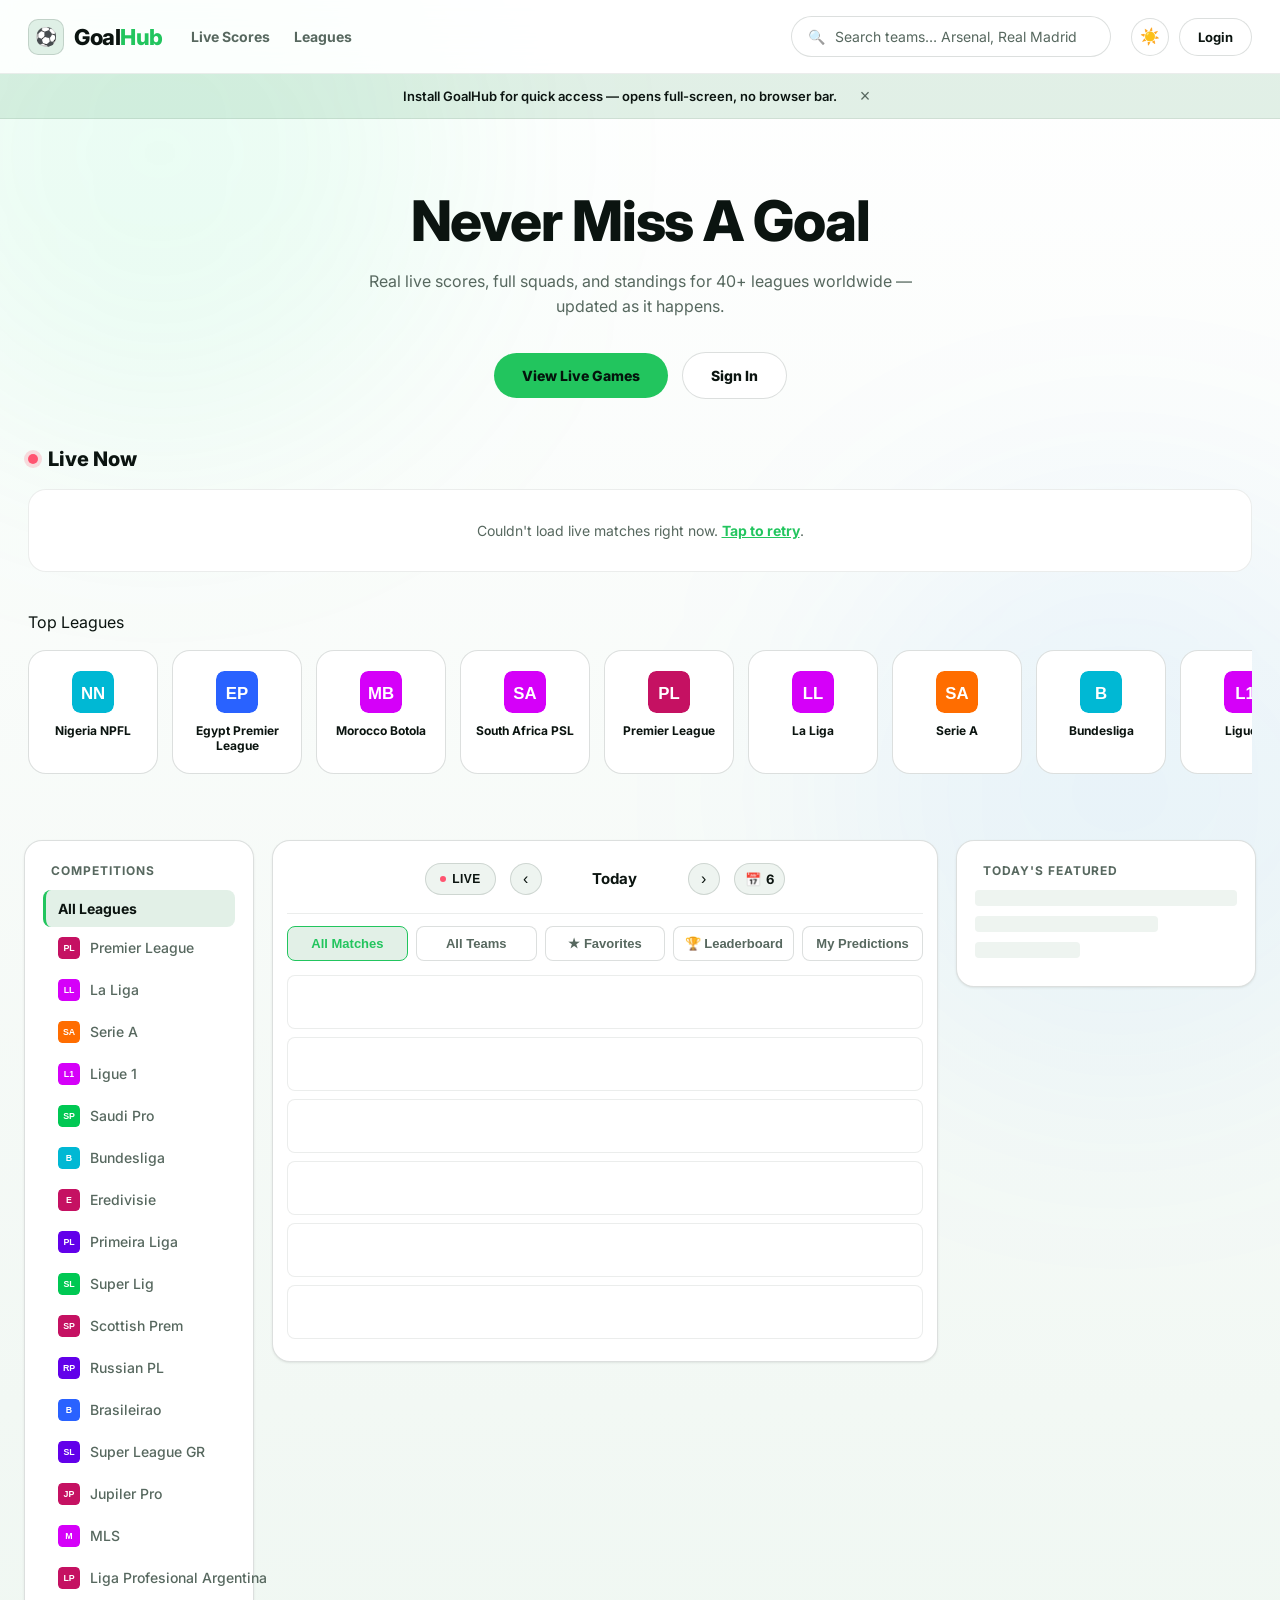
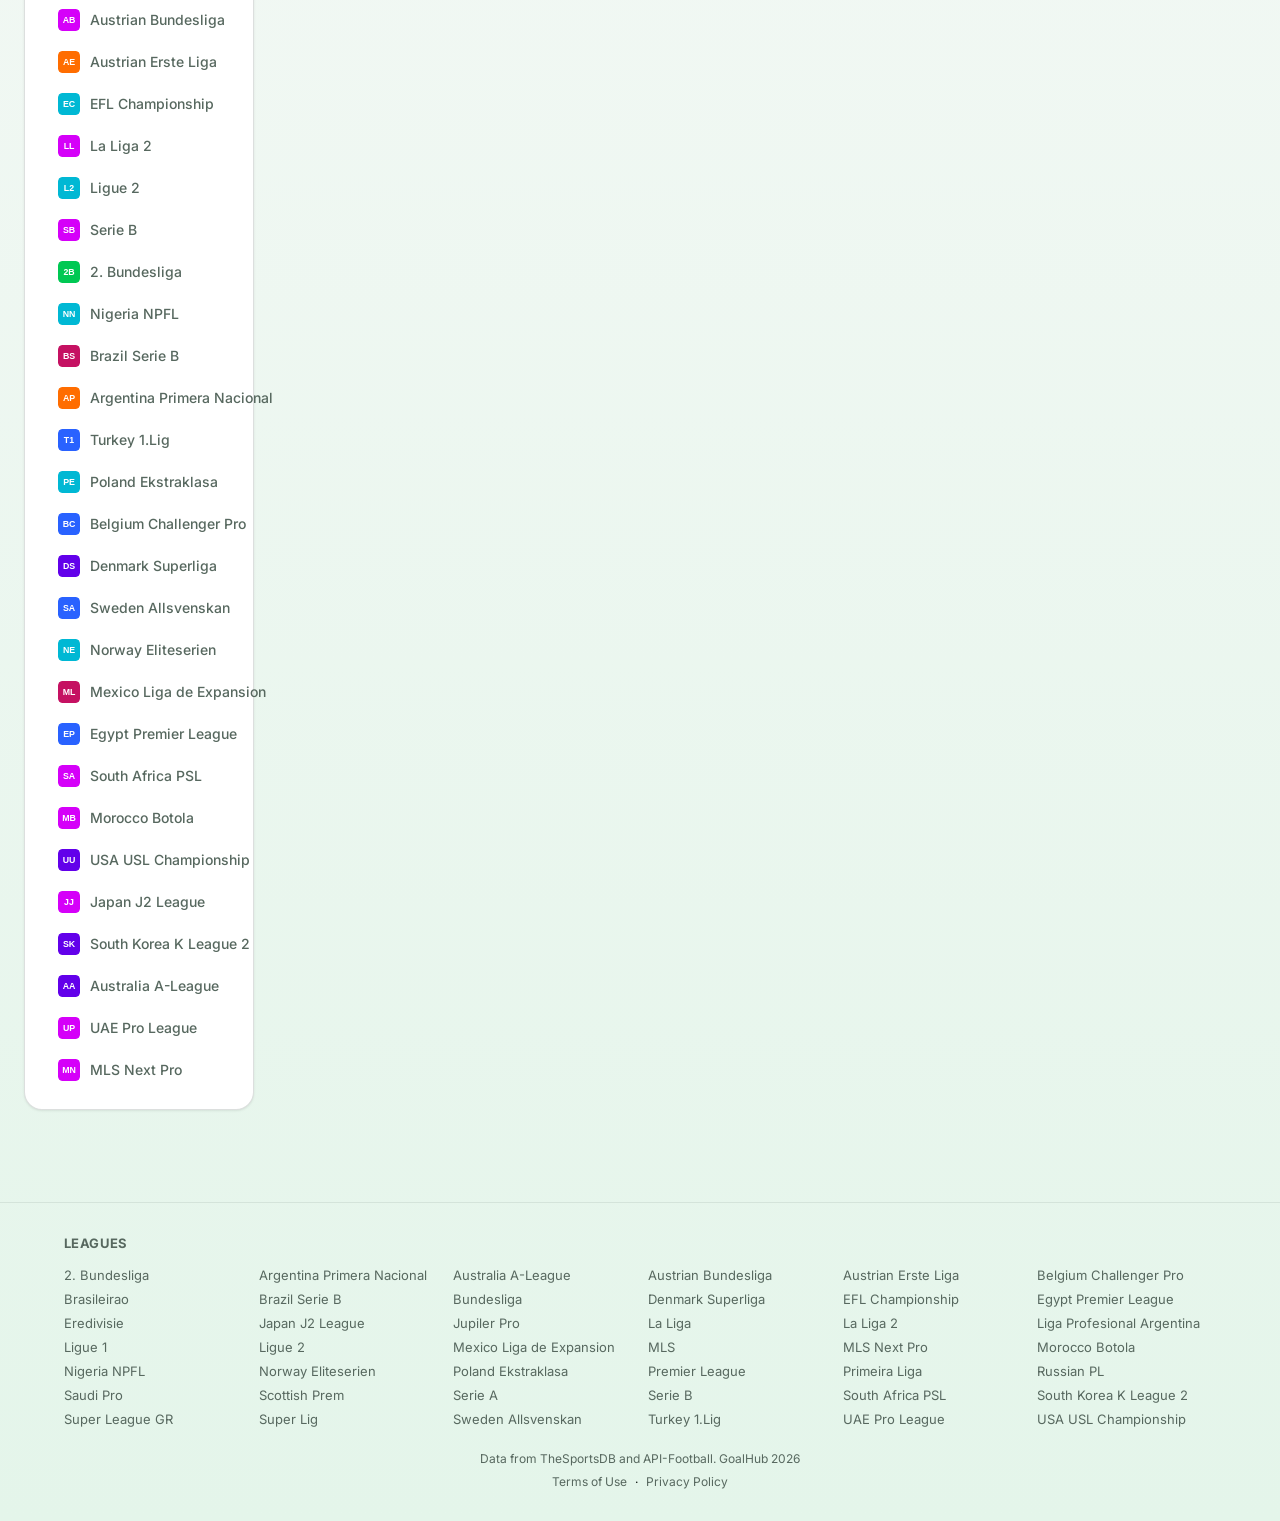
==== commit 202fc570: "Redesign light theme, fix header, add automatic dark/light detection" ====
--- a/index.html
+++ b/index.html
@@ -15,6 +15,17 @@
   <meta name="apple-mobile-web-app-capable" content="yes">
   <meta name="apple-mobile-web-app-status-bar-style" content="black-translucent">
   <meta name="apple-mobile-web-app-title" content="GoalHub">
+
+  <!-- iOS splash screens — Safari has no Android-style auto-generated
+       splash from the manifest, so without these it shows a plain
+       fallback screen; one entry per common current iPhone screen size
+       (portrait only, matching the manifest's orientation lock). -->
+  <link rel="apple-touch-startup-image" href="splash-1290x2796.png" media="(device-width: 430px) and (device-height: 932px) and (-webkit-device-pixel-ratio: 3) and (orientation: portrait)">
+  <link rel="apple-touch-startup-image" href="splash-1179x2556.png" media="(device-width: 393px) and (device-height: 852px) and (-webkit-device-pixel-ratio: 3) and (orientation: portrait)">
+  <link rel="apple-touch-startup-image" href="splash-1170x2532.png" media="(device-width: 390px) and (device-height: 844px) and (-webkit-device-pixel-ratio: 3) and (orientation: portrait)">
+  <link rel="apple-touch-startup-image" href="splash-1125x2436.png" media="(device-width: 375px) and (device-height: 812px) and (-webkit-device-pixel-ratio: 3) and (orientation: portrait)">
+  <link rel="apple-touch-startup-image" href="splash-828x1792.png" media="(device-width: 414px) and (device-height: 896px) and (-webkit-device-pixel-ratio: 2) and (orientation: portrait)">
+  <link rel="apple-touch-startup-image" href="splash-750x1334.png" media="(device-width: 375px) and (device-height: 667px) and (-webkit-device-pixel-ratio: 2) and (orientation: portrait)">
 
   <meta property="og:type" content="website">
   <meta property="og:site_name" content="GoalHub">
@@ -39,13 +50,18 @@
   <link rel="stylesheet" href="styles.css">
   <script>
     // Applied before first paint (inline, in <head>) so switching themes
-    // doesn't flash the wrong one on load.
+    // doesn't flash the wrong one on load. A stored choice (the user has
+    // used the toggle before) always wins; with no stored choice yet, this
+    // follows the device's own light/dark setting automatically instead of
+    // just defaulting to dark for everyone.
     (function () {
       try {
-        if (localStorage.getItem("goalhub_theme") === "light") {
+        const stored = localStorage.getItem("goalhub_theme");
+        const wantsLight = stored ? stored === "light" : window.matchMedia("(prefers-color-scheme: light)").matches;
+        if (wantsLight) {
           document.documentElement.setAttribute("data-theme", "light");
         }
-      } catch (err) { /* localStorage unavailable — default dark stays */ }
+      } catch (err) { /* localStorage/matchMedia unavailable — default dark stays */ }
     })();
   </script>
 </head>
--- a/styles.css
+++ b/styles.css
@@ -16,14 +16,23 @@
 }
 
 :root[data-theme="light"] {
-  --bg: #f6f8f7;
-  --panel: rgba(10, 20, 15, 0.035);
-  --panel-strong: rgba(10, 20, 15, 0.06);
-  --border: rgba(10, 20, 15, 0.1);
-  --border-soft: rgba(10, 20, 15, 0.06);
-  --text: #10151a;
-  --text-dim: #5b6672;
-  --body-gradient: linear-gradient(180deg, #ffffff 0%, #f1f4f2 45%, #e8f5ec 100%);
+  --bg: #f4f7f5;
+  --panel: #ffffff;
+  --panel-strong: #eef4f0;
+  --border: rgba(11, 31, 22, 0.14);
+  --border-soft: rgba(11, 31, 22, 0.08);
+  --text: #0b1410;
+  --text-dim: #57685f;
+  --accent-dim: rgba(21, 128, 61, 0.12);
+  --body-gradient: linear-gradient(180deg, #ffffff 0%, #f2f8f4 45%, #e4f5ea 100%);
+}
+
+/* Panels went from near-invisible tints to solid white cards — visible
+   elevation needs a real shadow now, or they'd just look like flat page
+   background with a hairline. Dark mode doesn't need this: its panels
+   are already visually distinct via lighter fill + blur. */
+:root[data-theme="light"] .glass {
+  box-shadow: 0 1px 3px rgba(11, 31, 22, 0.06), 0 1px 2px rgba(11, 31, 22, 0.04);
 }
 
 * { box-sizing: border-box; }
@@ -96,6 +105,19 @@
   background: rgba(6, 8, 11, 0.88);
   border-bottom-color: var(--border);
   box-shadow: 0 8px 30px rgba(0, 0, 0, 0.35);
+}
+
+/* The header was previously hardcoded dark unconditionally — fine in dark
+   mode, but with no light-mode override it stayed dark-translucent over a
+   white page, muddying both the header text and the ambient ombré glow
+   bleeding through beneath it. Light mode needs its own light header. */
+:root[data-theme="light"] .site-header {
+  background: rgba(255, 255, 255, 0.78);
+}
+
+:root[data-theme="light"] .site-header.scrolled {
+  background: rgba(255, 255, 255, 0.94);
+  box-shadow: 0 8px 30px rgba(11, 31, 22, 0.08);
 }
 
 /* Fade-in-on-scroll, applied via IntersectionObserver in script.js */
@@ -1356,6 +1378,11 @@
   padding-bottom: env(safe-area-inset-bottom, 0);
 }
 
+:root[data-theme="light"] .mobile-bottom-nav {
+  background: rgba(255, 255, 255, 0.92);
+  box-shadow: 0 -4px 20px rgba(11, 31, 22, 0.06);
+}
+
 .mobile-nav-btn {
   flex: 1 1 0;
   display: flex;
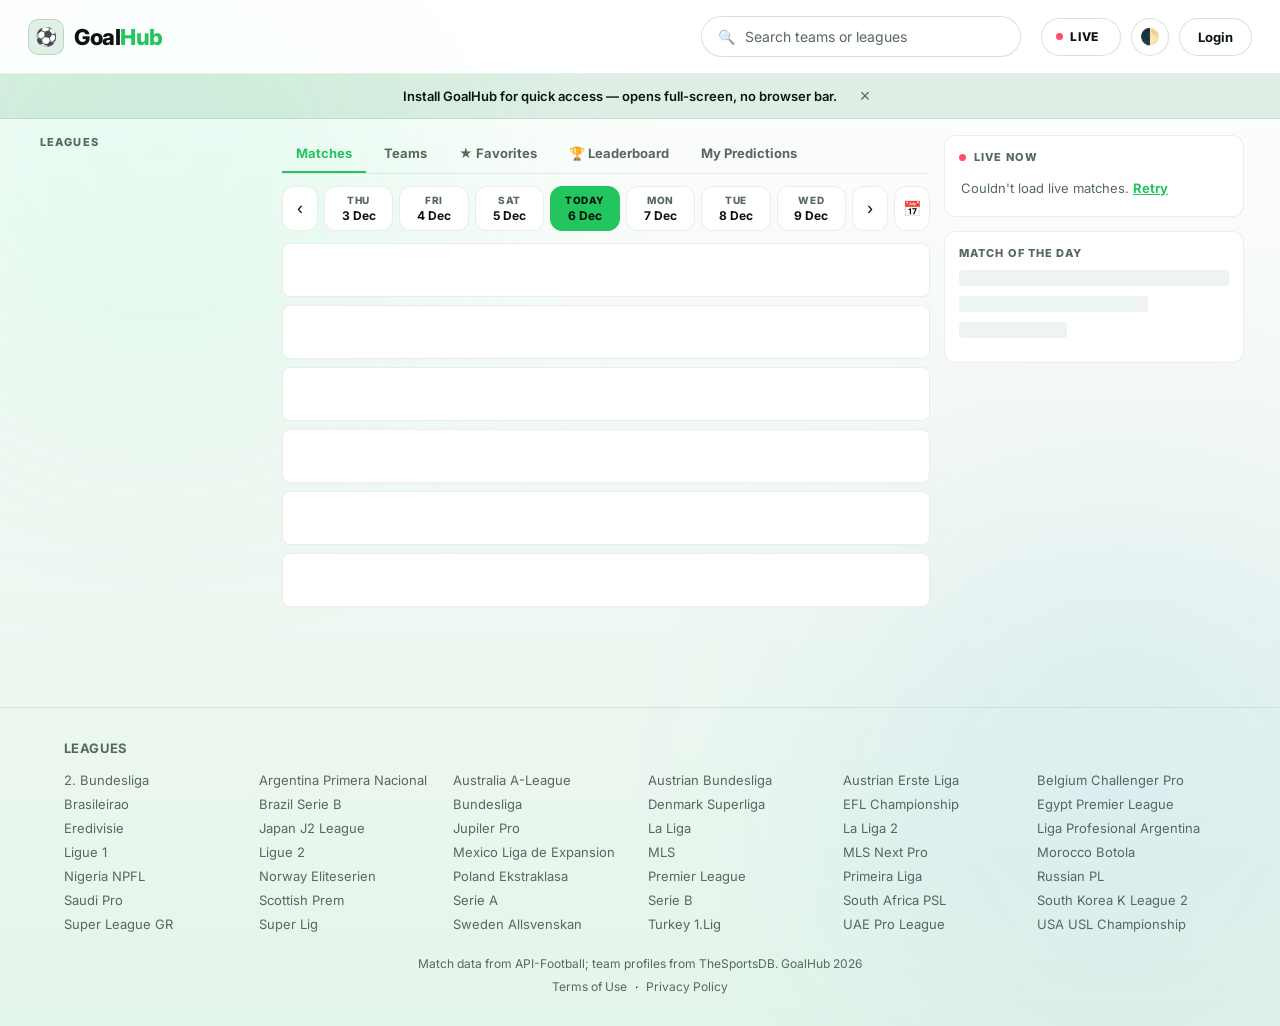
==== commit c403b376: "Rebuild on API-Football (single source, shared snapshots) and redesign layout" ====
--- a/index.html
+++ b/index.html
@@ -10,7 +10,7 @@
 
   <!-- PWA: installable home-screen app, standalone (no browser chrome) -->
   <link rel="manifest" href="manifest.json">
-  <meta name="theme-color" content="#06080b">
+  <meta name="theme-color" id="themeColorMeta" content="#06080b">
   <link rel="apple-touch-icon" href="icon-192.png">
   <meta name="apple-mobile-web-app-capable" content="yes">
   <meta name="apple-mobile-web-app-status-bar-style" content="black-translucent">
@@ -50,17 +50,18 @@
   <link rel="stylesheet" href="styles.css">
   <script>
     // Applied before first paint (inline, in <head>) so switching themes
-    // doesn't flash the wrong one on load. A stored choice (the user has
-    // used the toggle before) always wins; with no stored choice yet, this
-    // follows the device's own light/dark setting automatically instead of
-    // just defaulting to dark for everyone.
+    // doesn't flash the wrong one on load. Default mode is "auto": follow
+    // the device's own light/dark setting. Only an explicit Light/Dark pick
+    // from the toggle (saved under goalhub_theme_mode) overrides that.
     (function () {
       try {
-        const stored = localStorage.getItem("goalhub_theme");
-        const wantsLight = stored ? stored === "light" : window.matchMedia("(prefers-color-scheme: light)").matches;
-        if (wantsLight) {
+        var mode = localStorage.getItem("goalhub_theme_mode") || "auto";
+        var light = mode === "light" || (mode === "auto" && window.matchMedia("(prefers-color-scheme: light)").matches);
+        if (light) {
           document.documentElement.setAttribute("data-theme", "light");
         }
+        var meta = document.getElementById("themeColorMeta");
+        if (meta) meta.setAttribute("content", light ? "#ffffff" : "#06080b");
       } catch (err) { /* localStorage/matchMedia unavailable — default dark stays */ }
     })();
   </script>
@@ -68,23 +69,21 @@
 <body>
 
   <header class="site-header" id="siteHeader">
-    <div class="brand">
+    <a class="brand" href="./" aria-label="GoalHub home">
       <span class="brand-badge">⚽</span>
       <span class="brand-name">Goal<span class="accent">Hub</span></span>
-    </div>
-
-    <nav class="header-nav">
-      <a href="#liveNowSection" class="header-nav-link" onclick="jumpToLive()">Live Scores</a>
-      <a href="#topLeaguesSection" class="header-nav-link">Leagues</a>
-    </nav>
+    </a>
 
     <div class="search-wrap">
       <span class="search-icon">🔍</span>
-      <input type="text" id="searchInput" placeholder="Search teams… Arsenal, Real Madrid" oninput="searchTeams()">
+      <input type="text" id="searchInput" placeholder="Search teams or leagues" oninput="searchTeams()" aria-label="Search teams or leagues">
     </div>
 
     <div class="header-actions">
-      <button class="theme-toggle-btn" id="themeToggleBtn" onclick="toggleTheme()" aria-label="Toggle dark/light theme">🌙</button>
+      <button class="live-pill" id="liveBtn" onclick="jumpToLive()" aria-label="Show live matches">
+        <span class="live-dot"></span>LIVE<span class="live-pill-count" id="liveBtnCount"></span>
+      </button>
+      <button class="theme-toggle-btn" id="themeToggleBtn" onclick="toggleTheme()" aria-label="Theme: automatic (follows your device). Tap to switch to light." title="Theme: automatic (follows your device). Tap to switch to light.">🌓</button>
       <div class="auth-area" id="authArea">
         <button class="auth-btn" id="authBtn" onclick="openAuthModal()">Login</button>
       </div>
@@ -101,30 +100,6 @@
     </div>
   </div>
 
-  <!-- HERO -->
-  <section class="hero-section">
-    <h1 class="hero-headline">Never Miss A <span class="accent">Goal</span></h1>
-    <p class="hero-sub">Real live scores, full squads, and standings for 40+ leagues worldwide — updated as it happens.</p>
-    <div class="hero-actions">
-      <button class="hero-btn hero-btn-primary" onclick="document.getElementById('liveNowSection').scrollIntoView({behavior:'smooth'})">View Live Games</button>
-      <button class="hero-btn hero-btn-secondary" onclick="openAuthModal()">Sign In</button>
-    </div>
-  </section>
-
-  <!-- LIVE NOW -->
-  <section class="live-now-section" id="liveNowSection">
-    <div class="section-heading">
-      <span class="live-now-title"><span class="live-dot"></span>Live Now</span>
-    </div>
-    <div class="live-now-grid" id="liveNowGrid"></div>
-  </section>
-
-  <!-- TOP LEAGUES -->
-  <section class="top-leagues-section" id="topLeaguesSection">
-    <div class="section-heading"><span>Top Leagues</span></div>
-    <div class="top-leagues-scroll" id="topLeaguesScroll"></div>
-  </section>
-
   <!-- LOGIN / ACCOUNT MODAL -->
   <div class="team-modal" id="authModal">
     <div class="team-modal-backdrop" onclick="closeAuthModal()"></div>
@@ -135,43 +110,35 @@
   </div>
 
   <div class="main-layout">
-    <!-- LEFT SIDEBAR -->
-    <aside class="sidebar glass" id="sidebar">
-      <h3>Competitions</h3>
+    <!-- LEFT: the leagues that have matches on the selected day -->
+    <aside class="sidebar" id="sidebar">
+      <h3>Leagues</h3>
       <div id="competitions"></div>
     </aside>
 
-    <!-- CENTER -->
-    <main class="content glass">
-      <div class="date-bar">
-        <button id="liveBtn" class="live-nav-btn" onclick="jumpToLive()" aria-label="Jump to live matches">
-          <span class="live-dot"></span>LIVE
-        </button>
-        <div class="date-nav">
-          <button id="prevDay" class="date-btn" aria-label="Previous day">‹</button>
-          <span class="date-label">Today</span>
-          <button id="nextDay" class="date-btn" aria-label="Next day">›</button>
-        </div>
-        <div class="calendar-nav-btn" id="calendarBtn" aria-label="Pick a date">
-          <span class="calendar-icon">📅</span>
-          <span class="calendar-day-num" id="calendarDayNum"></span>
-          <input type="date" id="datePickerInput" class="date-picker-input" aria-label="Choose date" onchange="if(this.value) loadMatchesForDate(new Date(this.value + 'T00:00:00'))">
-        </div>
-      </div>
-      <div class="view-toggle">
-        <button id="viewMatchesBtn" class="view-toggle-btn active" onclick="setViewMode('matches')">All Matches</button>
-        <button id="viewTeamsBtn" class="view-toggle-btn" onclick="setViewMode('teams')">All Teams</button>
+    <!-- CENTER: the match list -->
+    <main class="content">
+      <nav class="view-toggle" aria-label="Sections">
+        <button id="viewMatchesBtn" class="view-toggle-btn active" onclick="setViewMode('matches')">Matches</button>
+        <button id="viewTeamsBtn" class="view-toggle-btn" onclick="setViewMode('teams')">Teams</button>
         <button id="viewFavoritesBtn" class="view-toggle-btn" onclick="setViewMode('favorites')">★ Favorites</button>
         <button id="viewLeaderboardBtn" class="view-toggle-btn" onclick="setViewMode('leaderboard')">🏆 Leaderboard</button>
         <button id="viewMyPredictionsBtn" class="view-toggle-btn" onclick="setViewMode('mypredictions')">My Predictions</button>
-      </div>
+      </nav>
+      <div class="day-strip" id="dayStrip"></div>
       <div id="matches"></div>
     </main>
 
-    <!-- RIGHT SIDEBAR -->
-    <aside class="rightbar glass">
-      <h3>Today's Featured</h3>
-      <div id="featured"></div>
+    <!-- RIGHT: live now + match of the day -->
+    <aside class="rightbar">
+      <section class="rail-card">
+        <h3><span class="live-dot"></span>Live now</h3>
+        <div id="liveNowList"><div class="rail-empty">Loading…</div></div>
+      </section>
+      <section class="rail-card">
+        <h3>Match of the day</h3>
+        <div id="featured"></div>
+      </section>
     </aside>
   </div>
 
@@ -180,7 +147,7 @@
       <h4>Leagues</h4>
       <div class="footer-leagues-grid" id="footerLeaguesGrid"></div>
     </div>
-    <div class="site-footer">Data from TheSportsDB and API-Football. GoalHub 2026</div>
+    <div class="site-footer">Match data from API-Football; team profiles from TheSportsDB. GoalHub 2026</div>
     <div class="footer-legal-links">
       <a href="terms">Terms of Use</a>·<a href="privacy">Privacy Policy</a>
     </div>
@@ -188,16 +155,16 @@
 
   <!-- MOBILE BOTTOM NAV (≤699px only — see .mobile-bottom-nav in styles.css) -->
   <nav class="mobile-bottom-nav" id="mobileBottomNav" aria-label="Primary">
+    <button class="mobile-nav-btn" onclick="resetMatchFilters(); setViewMode('matches'); window.scrollTo({top:0,behavior:'smooth'})" aria-label="Scores">
+      <span class="mobile-nav-icon">⚽</span><span>Scores</span>
+    </button>
     <button class="mobile-nav-btn" onclick="jumpToLive()" aria-label="Live scores">
       <span class="mobile-nav-icon">🔴</span><span>Live</span>
     </button>
-    <button class="mobile-nav-btn" onclick="document.getElementById('topLeaguesSection').scrollIntoView({behavior:'smooth'})" aria-label="Leagues">
-      <span class="mobile-nav-icon">🏆</span><span>Leagues</span>
-    </button>
-    <button class="mobile-nav-btn" onclick="setViewMode('favorites'); document.querySelector('.main-layout').scrollIntoView({behavior:'smooth'})" aria-label="Favorites">
+    <button class="mobile-nav-btn" onclick="setViewMode('favorites'); window.scrollTo({top:0,behavior:'smooth'})" aria-label="Favorites">
       <span class="mobile-nav-icon">★</span><span>Favorites</span>
     </button>
-    <button class="mobile-nav-btn" onclick="setViewMode('mypredictions'); document.querySelector('.main-layout').scrollIntoView({behavior:'smooth'})" aria-label="Predictions">
+    <button class="mobile-nav-btn" onclick="setViewMode('mypredictions'); window.scrollTo({top:0,behavior:'smooth'})" aria-label="Predictions">
       <span class="mobile-nav-icon">🔮</span><span>Predict</span>
     </button>
   </nav>
--- a/styles.css
+++ b/styles.css
@@ -13,6 +13,7 @@
   --radius-md: 12px;
   --radius-sm: 8px;
   --body-gradient: linear-gradient(180deg, #000000 0%, #18181b 45%, #052e16 100%);
+  color-scheme: dark;
 }
 
 :root[data-theme="light"] {
@@ -25,6 +26,7 @@
   --text-dim: #57685f;
   --accent-dim: rgba(21, 128, 61, 0.12);
   --body-gradient: linear-gradient(180deg, #ffffff 0%, #f2f8f4 45%, #e4f5ea 100%);
+  color-scheme: light;
 }
 
 /* Panels went from near-invisible tints to solid white cards — visible
@@ -124,21 +126,6 @@
 .scroll-fade { opacity: 0; transform: translateY(18px); transition: opacity .6s ease, transform .6s ease; }
 .scroll-fade.in-view { opacity: 1; transform: translateY(0); }
 
-.live-now-section.in-view .live-game-card {
-  animation: card-stagger-in .5s ease both;
-}
-.live-now-grid .live-game-card:nth-child(1) { animation-delay: .05s; }
-.live-now-grid .live-game-card:nth-child(2) { animation-delay: .1s; }
-.live-now-grid .live-game-card:nth-child(3) { animation-delay: .15s; }
-.live-now-grid .live-game-card:nth-child(4) { animation-delay: .2s; }
-.live-now-grid .live-game-card:nth-child(5) { animation-delay: .25s; }
-.live-now-grid .live-game-card:nth-child(6) { animation-delay: .3s; }
-
-@keyframes card-stagger-in {
-  from { opacity: 0; transform: translateY(14px); }
-  to { opacity: 1; transform: translateY(0); }
-}
-
 /* Reusable premium hover: lift + scale + a soft neon-green glow. Used on
    live match cards and other cards that should feel tappable/clickable. */
 .hover-glow { transition: transform .2s ease, box-shadow .2s ease, border-color .2s ease; }
@@ -149,6 +136,8 @@
 }
 
 .brand {
+  color: inherit;
+  text-decoration: none;
   display: flex;
   align-items: center;
   gap: 10px;
@@ -173,24 +162,6 @@
 
 .brand .accent { color: var(--accent); }
 
-.header-nav {
-  display: flex;
-  align-items: center;
-  gap: 24px;
-  margin-left: 8px;
-}
-
-.header-nav-link {
-  color: var(--text-dim);
-  text-decoration: none;
-  font-size: 14px;
-  font-weight: 700;
-  transition: color .15s ease;
-  white-space: nowrap;
-}
-
-.header-nav-link:hover { color: var(--text); }
-
 .header-actions {
   display: flex;
   align-items: center;
@@ -270,232 +241,6 @@
 }
 
 .install-banner-dismiss:hover { color: var(--text); background: var(--panel-strong); }
-
-/* ---------- Hero ---------- */
-
-.hero-section {
-  max-width: 900px;
-  margin: 0 auto;
-  padding: 72px 24px 48px;
-  text-align: center;
-}
-
-.hero-headline {
-  font-size: clamp(34px, 6vw, 56px);
-  font-weight: 800;
-  letter-spacing: -0.02em;
-  margin: 0 0 16px;
-  line-height: 1.1;
-}
-
-.hero-sub {
-  font-size: 16px;
-  color: var(--text-dim);
-  max-width: 560px;
-  margin: 0 auto 32px;
-  line-height: 1.6;
-}
-
-.hero-actions {
-  display: flex;
-  align-items: center;
-  justify-content: center;
-  gap: 14px;
-  flex-wrap: wrap;
-}
-
-.hero-btn {
-  padding: 14px 28px;
-  border-radius: 999px;
-  font-family: inherit;
-  font-size: 14px;
-  font-weight: 800;
-  cursor: pointer;
-  transition: transform .15s ease, box-shadow .15s ease, background .15s ease, border-color .15s ease;
-}
-
-.hero-btn-primary {
-  background: var(--accent);
-  border: none;
-  color: #04140c;
-}
-
-.hero-btn-primary:hover { transform: scale(1.05); box-shadow: 0 0 0 1px var(--accent-glow), 0 12px 32px rgba(34, 197, 94, 0.25); }
-
-.hero-btn-secondary {
-  background: var(--panel);
-  border: 1px solid var(--border);
-  color: var(--text);
-}
-
-.hero-btn-secondary:hover { transform: scale(1.05); border-color: var(--accent); color: var(--accent); }
-
-/* ---------- Live Now ---------- */
-
-.live-now-section, .top-leagues-section {
-  max-width: 1400px;
-  margin: 0 auto;
-  padding: 0 28px 40px;
-}
-
-.section-heading {
-  display: flex;
-  align-items: center;
-  justify-content: space-between;
-  margin-bottom: 18px;
-}
-
-.live-now-title {
-  display: flex;
-  align-items: center;
-  gap: 10px;
-  font-size: 20px;
-  font-weight: 800;
-}
-
-.live-now-title .live-dot {
-  width: 10px;
-  height: 10px;
-  border-radius: 50%;
-  background: #ff5470;
-  box-shadow: 0 0 0 4px rgba(255, 84, 112, 0.2);
-  animation: live-pulse 1.6s ease-in-out infinite;
-}
-
-@keyframes live-pulse {
-  0%, 100% { opacity: 1; transform: scale(1); }
-  50% { opacity: 0.6; transform: scale(1.2); }
-}
-
-.live-now-grid {
-  display: grid;
-  grid-template-columns: repeat(auto-fill, minmax(240px, 1fr));
-  gap: 16px;
-}
-
-.live-game-card {
-  background: var(--panel);
-  border: 1px solid var(--border);
-  border-radius: var(--radius-lg);
-  backdrop-filter: blur(14px);
-  -webkit-backdrop-filter: blur(14px);
-  padding: 18px;
-}
-
-.live-game-league {
-  display: flex;
-  align-items: center;
-  gap: 6px;
-  font-size: 11px;
-  color: var(--text-dim);
-  font-weight: 700;
-  margin-bottom: 14px;
-}
-
-.live-badge {
-  margin-left: auto;
-  background: #ff5470;
-  color: #fff;
-  font-size: 9px;
-  font-weight: 800;
-  letter-spacing: .5px;
-  padding: 3px 7px;
-  border-radius: 999px;
-  animation: live-pulse 1.6s ease-in-out infinite;
-}
-
-.live-game-league img { width: 14px; height: 14px; object-fit: contain; border-radius: 3px; }
-
-.live-game-row {
-  display: flex;
-  align-items: center;
-  justify-content: space-between;
-  margin-bottom: 8px;
-}
-
-.live-game-row:last-of-type { margin-bottom: 0; }
-
-.live-game-team {
-  display: flex;
-  align-items: center;
-  gap: 8px;
-  font-size: 13px;
-  font-weight: 700;
-  min-width: 0;
-}
-
-.live-game-team span { overflow: hidden; text-overflow: ellipsis; white-space: nowrap; }
-.live-game-team img { width: 22px; height: 22px; object-fit: contain; border-radius: 4px; flex-shrink: 0; }
-
-.live-game-score { font-size: 15px; font-weight: 800; color: var(--accent); flex-shrink: 0; }
-
-.live-game-minute {
-  text-align: center;
-  font-size: 11px;
-  font-weight: 700;
-  color: #ff5470;
-}
-
-.live-game-footer {
-  display: flex;
-  align-items: center;
-  justify-content: center;
-  gap: 10px;
-  margin-top: 12px;
-  position: relative;
-}
-
-.notify-bell {
-  position: absolute;
-  right: 0;
-  font-size: 13px;
-  cursor: pointer;
-  opacity: 0.5;
-  transition: opacity .15s ease, transform .15s ease;
-}
-
-.notify-bell:hover { transform: scale(1.15); }
-.notify-bell.watching { opacity: 1; }
-
-.live-now-empty {
-  grid-column: 1 / -1;
-  text-align: center;
-  padding: 32px;
-  color: var(--text-dim);
-  font-size: 14px;
-  background: var(--panel);
-  border: 1px solid var(--border-soft);
-  border-radius: var(--radius-lg);
-}
-
-/* ---------- Top Leagues ---------- */
-
-.top-leagues-scroll {
-  display: flex;
-  gap: 14px;
-  overflow-x: auto;
-  padding-bottom: 6px;
-}
-
-.top-league-card {
-  flex: 0 0 auto;
-  width: 130px;
-  display: flex;
-  flex-direction: column;
-  align-items: center;
-  gap: 10px;
-  padding: 20px 12px;
-  background: var(--panel);
-  border: 1px solid var(--border);
-  border-radius: var(--radius-lg);
-  backdrop-filter: blur(14px);
-  -webkit-backdrop-filter: blur(14px);
-  cursor: pointer;
-  text-align: center;
-}
-
-.top-league-card img { width: 42px; height: 42px; object-fit: contain; border-radius: 8px; }
-.top-league-card span { font-size: 12px; font-weight: 700; }
 
 .search-wrap {
   margin-left: auto;
@@ -676,13 +421,19 @@
 
 /* ---------- Layout ---------- */
 
+:root {
+  --live: #ff4d6a;
+  --row-hover: rgba(34, 197, 94, 0.07);
+}
+
 .main-layout {
-  display: flex;
-  flex-direction: column;
-  gap: 18px;
-  padding: 20px 24px 60px;
-  max-width: 1400px;
+  display: grid;
+  grid-template-columns: minmax(0, 1fr);
+  gap: 14px;
+  padding: 16px 16px 60px;
+  max-width: 1240px;
   margin: 0 auto;
+  align-items: start;
 }
 
 .glass {
@@ -694,190 +445,236 @@
   padding: 18px;
 }
 
-.sidebar { order: 1; }
-.rightbar { order: 2; }
-.content { order: 3; padding: 14px; }
+.content { min-width: 0; }
 
 h3 {
-  color: var(--text-dim);
+  display: flex;
+  align-items: center;
+  gap: 8px;
+  color: var(--text-dim);
+  font-size: 11px;
+  font-weight: 800;
+  letter-spacing: 0.1em;
+  text-transform: uppercase;
+  margin: 0 4px 10px;
+}
+
+.rail-card {
+  background: var(--panel);
+  border: 1px solid var(--border-soft);
+  border-radius: var(--radius-md);
+  padding: 14px;
+  margin-bottom: 14px;
+}
+
+.rail-card h3 { margin-left: 0; }
+.rail-card h3 .live-dot { width: 7px; height: 7px; border-radius: 50%; background: var(--live); animation: live-pulse 1.4s ease-in-out infinite; }
+
+@keyframes live-pulse {
+  0%, 100% { opacity: 1; }
+  50% { opacity: 0.35; }
+}
+
+.rail-empty { font-size: 13px; color: var(--text-dim); padding: 6px 2px; }
+
+/* ---------- Header extras ---------- */
+
+.live-pill {
+  display: inline-flex;
+  align-items: center;
+  gap: 7px;
+  height: 38px;
+  padding: 0 14px;
+  border-radius: 999px;
+  border: 1px solid var(--border);
+  background: var(--panel);
+  color: var(--text);
+  font-family: inherit;
   font-size: 12px;
-  font-weight: 700;
-  letter-spacing: 0.08em;
-  text-transform: uppercase;
-  margin: 4px 8px 12px;
-}
-
-/* ---------- Competitions ---------- */
+  font-weight: 800;
+  letter-spacing: 0.06em;
+  cursor: pointer;
+  transition: border-color .15s ease, background .15s ease, color .15s ease;
+}
+
+.live-pill:hover { border-color: var(--live); }
+.live-pill .live-dot { width: 7px; height: 7px; border-radius: 50%; background: var(--live); animation: live-pulse 1.4s ease-in-out infinite; }
+.live-pill.active { border-color: var(--live); color: var(--live); background: rgba(255, 77, 106, 0.1); }
+.live-pill-count:not(:empty) {
+  min-width: 18px;
+  padding: 1px 6px;
+  border-radius: 999px;
+  background: var(--live);
+  color: #fff;
+  font-size: 11px;
+  text-align: center;
+}
+
+/* ---------- League rail (left) ---------- */
+
+.sidebar { min-width: 0; }
 
 .comp-item {
-  padding: 10px 12px;
-  cursor: pointer;
   display: flex;
   align-items: center;
   gap: 10px;
+  padding: 9px 10px;
   border-radius: var(--radius-sm);
-  border-left: 3px solid transparent;
-  font-size: 14px;
-  font-weight: 500;
-  color: var(--text-dim);
-  transition: background .18s ease, color .18s ease, border-color .18s ease, transform .15s ease;
-  white-space: nowrap;
-}
-
-.comp-item:hover {
-  background: var(--panel-strong);
-  color: var(--text);
-  transform: translateX(2px);
-  box-shadow: -3px 0 12px -2px var(--accent-glow);
-}
+  font-size: 13px;
+  font-weight: 600;
+  color: var(--text-dim);
+  cursor: pointer;
+  transition: background .15s ease, color .15s ease;
+}
+
+.comp-item:hover { background: var(--row-hover); color: var(--text); }
 
 .comp-item.active {
   background: var(--accent-dim);
-  border-left-color: var(--accent);
   color: var(--text);
   font-weight: 700;
+  box-shadow: inset 3px 0 0 var(--accent);
 }
 
 .comp-item img {
-  width: 22px;
-  height: 22px;
+  width: 20px;
+  height: 20px;
   object-fit: contain;
   border-radius: 4px;
-}
-
-/* ---------- Date bar ---------- */
-
-.date-bar {
-  display: flex;
-  align-items: center;
-  justify-content: center;
-  gap: 14px;
-  padding: 8px 0 18px;
+  flex: 0 0 auto;
+}
+
+.comp-name { flex: 1; min-width: 0; overflow: hidden; text-overflow: ellipsis; white-space: nowrap; }
+
+.comp-count {
+  font-size: 11px;
+  font-weight: 700;
+  color: var(--text-dim);
+  background: var(--panel-strong);
+  border-radius: 999px;
+  padding: 1px 7px;
+}
+
+/* ---------- Section tabs (Matches / Teams / …) ---------- */
+
+.view-toggle {
+  display: flex;
+  gap: 4px;
+  overflow-x: auto;
   border-bottom: 1px solid var(--border-soft);
   margin-bottom: 12px;
-}
-
-.date-nav {
-  display: flex;
-  align-items: center;
-  gap: 18px;
-}
-
-.date-label {
-  font-weight: 700;
-  font-size: 15px;
-  min-width: 110px;
-  text-align: center;
-}
-
-.date-btn {
-  width: 32px;
-  height: 32px;
-  border-radius: 50%;
-  border: 1px solid var(--border);
-  background: var(--panel-strong);
+  scrollbar-width: none;
+}
+
+.view-toggle::-webkit-scrollbar { display: none; }
+
+.view-toggle-btn {
+  flex: 0 0 auto;
+  padding: 10px 14px;
+  border: none;
+  border-bottom: 2px solid transparent;
+  background: none;
+  color: var(--text-dim);
+  font-family: inherit;
+  font-size: 13px;
+  font-weight: 700;
+  cursor: pointer;
+  white-space: nowrap;
+  transition: color .15s ease, border-color .15s ease;
+}
+
+.view-toggle-btn:hover { color: var(--text); }
+
+.view-toggle-btn.active {
+  color: var(--accent);
+  border-bottom-color: var(--accent);
+}
+
+/* Day strip only makes sense for the match list; the league rail too. */
+body[data-view]:not([data-view="matches"]) .day-strip,
+body[data-view]:not([data-view="matches"]) .sidebar { display: none; }
+
+/* ---------- Day strip ---------- */
+
+.day-strip {
+  display: flex;
+  align-items: stretch;
+  gap: 6px;
+  margin-bottom: 12px;
+}
+
+.day-chips {
+  flex: 1;
+  min-width: 0;
+  display: flex;
+  gap: 6px;
+  overflow-x: auto;
+  scrollbar-width: none;
+}
+
+.day-chips::-webkit-scrollbar { display: none; }
+
+.day-chip {
+  flex: 1 0 64px;
+  display: flex;
+  flex-direction: column;
+  align-items: center;
+  gap: 2px;
+  padding: 7px 6px;
+  border-radius: var(--radius-md);
+  border: 1px solid var(--border-soft);
+  background: var(--panel);
+  color: var(--text-dim);
+  font-family: inherit;
+  cursor: pointer;
+  transition: background .15s ease, border-color .15s ease, color .15s ease;
+}
+
+.day-chip:hover { border-color: var(--accent); color: var(--text); }
+.day-chip-week { font-size: 10px; font-weight: 800; letter-spacing: 0.06em; text-transform: uppercase; }
+.day-chip-date { font-size: 12px; font-weight: 700; color: var(--text); }
+.day-chip.is-today .day-chip-week { color: var(--accent); }
+
+.day-chip.active {
+  background: var(--accent);
+  border-color: var(--accent);
+  color: #04130a;
+}
+
+.day-chip.active .day-chip-date,
+.day-chip.active .day-chip-week { color: #04130a; }
+
+.day-arrow,
+.day-calendar {
+  flex: 0 0 auto;
+  display: flex;
+  align-items: center;
+  justify-content: center;
+  width: 36px;
+  border-radius: var(--radius-md);
+  border: 1px solid var(--border-soft);
+  background: var(--panel);
   color: var(--text);
-  cursor: pointer;
-  font-size: 16px;
-  transition: background .15s ease, border-color .15s ease;
-}
-
-.date-btn:hover { background: var(--accent-dim); border-color: var(--accent); }
-
-.live-nav-btn {
-  display: flex;
-  align-items: center;
-  gap: 6px;
-  height: 32px;
-  padding: 0 14px;
-  border-radius: 16px;
-  border: 1px solid var(--border);
-  background: var(--panel-strong);
-  color: var(--text);
-  font-size: 12px;
-  font-weight: 800;
-  letter-spacing: .4px;
-  cursor: pointer;
-  transition: background .15s ease, border-color .15s ease, color .15s ease;
-}
-
-.live-nav-btn:hover { border-color: var(--accent); }
-
-.live-nav-btn.active {
-  background: var(--accent-dim);
-  border-color: var(--accent);
-  color: var(--accent);
-}
-
-.live-nav-btn .live-dot {
-  width: 6px;
-  height: 6px;
-  border-radius: 50%;
-  background: #ff5470;
-  display: inline-block;
-}
-
-.live-nav-btn.active .live-dot { background: var(--accent); }
-
-.calendar-nav-btn {
+  font-size: 18px;
+  cursor: pointer;
   position: relative;
-  display: flex;
-  align-items: center;
-  gap: 5px;
-  height: 32px;
-  padding: 0 10px;
-  border-radius: 16px;
-  border: 1px solid var(--border);
-  background: var(--panel-strong);
-  color: var(--text);
-  font-size: 13px;
-  font-weight: 700;
-  cursor: pointer;
-  transition: background .15s ease, border-color .15s ease;
-}
-
-.calendar-nav-btn:hover { background: var(--accent-dim); border-color: var(--accent); }
-
-.calendar-icon { font-size: 13px; }
-
-.date-picker-input {
+  transition: border-color .15s ease, background .15s ease;
+}
+
+.day-arrow:hover,
+.day-calendar:hover { border-color: var(--accent); background: var(--accent-dim); }
+
+.day-calendar { font-size: 15px; }
+
+.day-calendar input {
   position: absolute;
   inset: 0;
   width: 100%;
   height: 100%;
   opacity: 0;
+  cursor: pointer;
   border: 0;
   padding: 0;
-  cursor: pointer;
-}
-
-/* ---------- View toggle (All Matches / All Teams) ---------- */
-
-.view-toggle {
-  display: flex;
-  gap: 8px;
-  margin-bottom: 14px;
-}
-
-.view-toggle-btn {
-  flex: 1;
-  padding: 9px 0;
-  border-radius: 8px;
-  border: 1px solid var(--border);
-  background: var(--panel);
-  color: var(--text-dim);
-  font-size: 13px;
-  font-weight: 700;
-  cursor: pointer;
-  transition: background .15s ease, border-color .15s ease, color .15s ease;
-}
-
-.view-toggle-btn:hover { color: var(--text); }
-
-.view-toggle-btn.active {
-  background: var(--accent-dim);
-  border-color: var(--accent);
-  color: var(--accent);
 }
 
 /* ---------- All Teams view ---------- */
@@ -962,22 +759,93 @@
 
 /* ---------- Matches ---------- */
 
-.league-group { margin-bottom: 22px; }
+.status-filter-bar {
+  display: flex;
+  gap: 8px;
+  margin-bottom: 12px;
+  overflow-x: auto;
+  padding-bottom: 2px;
+  scrollbar-width: none;
+}
+
+.status-filter-bar::-webkit-scrollbar { display: none; }
+
+.status-filter-btn {
+  flex: 0 0 auto;
+  display: flex;
+  align-items: center;
+  gap: 6px;
+  background: var(--panel);
+  border: 1px solid var(--border-soft);
+  color: var(--text-dim);
+  font-family: inherit;
+  font-size: 12px;
+  font-weight: 700;
+  padding: 7px 13px;
+  border-radius: 999px;
+  cursor: pointer;
+  transition: background .15s ease, color .15s ease, border-color .15s ease;
+  white-space: nowrap;
+}
+
+.status-filter-btn:hover { color: var(--text); border-color: var(--border); }
+
+.status-filter-btn.active {
+  background: var(--accent-dim);
+  border-color: var(--accent);
+  color: var(--accent);
+}
+
+.status-count {
+  font-size: 11px;
+  font-weight: 800;
+  opacity: 0.75;
+}
+
+.status-filter-live .live-dot {
+  width: 6px;
+  height: 6px;
+  border-radius: 50%;
+  background: var(--live);
+  display: inline-block;
+}
+
+.status-filter-live.active { border-color: var(--live); color: var(--live); background: rgba(255, 77, 106, 0.1); }
+
+/* One card per league: a header bar, then compact match rows separated by
+   hairlines — dense like a scoreboard, not a stack of separate tiles. */
+.league-group {
+  margin-bottom: 12px;
+  background: var(--panel);
+  border: 1px solid var(--border-soft);
+  border-radius: var(--radius-md);
+  overflow: hidden;
+}
 
 .league-title {
-  font-size: 15px;
-  font-weight: 700;
-  padding: 6px 4px 12px;
   display: flex;
   align-items: center;
   gap: 10px;
+  padding: 9px 12px;
+  font-size: 13px;
+  font-weight: 700;
   color: var(--text);
+  background: var(--panel-strong);
+  border-bottom: 1px solid var(--border-soft);
+}
+
+.league-title img {
+  width: 22px;
+  height: 22px;
+  object-fit: contain;
+  border-radius: 4px;
 }
 
 .league-title-text {
   display: flex;
   flex-direction: column;
   gap: 1px;
+  min-width: 0;
 }
 
 .league-name { line-height: 1.2; }
@@ -986,9 +854,9 @@
   font-size: 11px;
   font-weight: 600;
   color: var(--text-dim);
-  text-transform: none;
-  letter-spacing: 0;
-}
+}
+
+.league-country:empty { display: none; }
 
 .league-table-link {
   margin-left: auto;
@@ -1004,84 +872,94 @@
 
 .league-table-link:hover { background: var(--accent-dim); color: var(--accent); }
 
-.league-title img {
-  width: 26px;
-  height: 26px;
+.match-row {
+  display: grid;
+  grid-template-columns: 54px minmax(0, 1fr) 26px 38px;
+  align-items: center;
+  gap: 8px;
+  padding: 10px 12px;
+  border-top: 1px solid var(--border-soft);
+  cursor: pointer;
+  transition: background .15s ease;
+}
+
+.league-title + .match-row { border-top: none; }
+.match-row:hover { background: var(--row-hover); }
+
+.mr-time {
+  display: flex;
+  flex-direction: column;
+  gap: 3px;
+  font-size: 12px;
+  font-weight: 700;
+  color: var(--text-dim);
+}
+
+.mr-note {
+  font-size: 9px;
+  font-weight: 800;
+  letter-spacing: 0.05em;
+  text-transform: uppercase;
+  color: var(--text-dim);
+}
+
+.match-row.is-live .mr-clock { color: var(--live); animation: live-pulse 1.4s ease-in-out infinite; }
+.match-row.is-live .mr-score { color: var(--live); }
+.match-row.is-finished .mr-clock { color: var(--text-dim); }
+
+.mr-teams {
+  display: flex;
+  flex-direction: column;
+  gap: 7px;
+  min-width: 0;
+}
+
+.match-team {
+  display: flex;
+  align-items: center;
+  gap: 9px;
+  min-width: 0;
+  font-size: 14px;
+  font-weight: 500;
+  cursor: pointer;
+  border-radius: var(--radius-sm);
+  transition: color .15s ease;
+}
+
+.match-team:hover { color: var(--accent); }
+
+.match-team span { overflow: hidden; text-overflow: ellipsis; white-space: nowrap; }
+
+.match-team img {
+  flex: 0 0 auto;
+  width: 22px;
+  height: 22px;
   object-fit: contain;
   border-radius: 4px;
 }
 
-.match-row {
-  display: grid;
-  grid-template-columns: 56px 1fr 32px;
-  align-items: center;
-  padding: 12px 14px;
-  margin-bottom: 8px;
-  border-radius: var(--radius-md);
-  background: var(--panel);
-  border: 1px solid var(--border-soft);
-  transition: transform .18s ease, border-color .18s ease, background .18s ease, box-shadow .18s ease;
-}
-
-.match-row:hover {
-  transform: translateY(-2px);
-  border-color: var(--accent);
-  background: var(--panel-strong);
-  box-shadow: 0 8px 24px rgba(0, 0, 0, 0.35);
-}
-
-.match-status {
-  font-size: 13px;
-  font-weight: 700;
-  color: var(--accent);
+.mr-scores {
   display: flex;
   flex-direction: column;
-  gap: 3px;
-}
-
-.match-tag {
-  font-size: 9px;
-  font-weight: 700;
-  letter-spacing: 0.04em;
-  text-transform: uppercase;
-  color: var(--text-dim);
-  background: var(--panel-strong);
-  border: 1px solid var(--border);
-  border-radius: 4px;
-  padding: 1px 5px;
-  width: fit-content;
-}
-
-.match-teams {
+  gap: 7px;
+  text-align: right;
+}
+
+.mr-score {
+  min-height: 22px;
+  line-height: 22px;
+  font-size: 15px;
+  font-weight: 600;
+  font-variant-numeric: tabular-nums;
+}
+
+.mr-score.lead { font-weight: 800; }
+
+.match-row-actions {
   display: flex;
   flex-direction: column;
-  gap: 8px;
-}
-
-.match-team {
-  display: flex;
-  align-items: center;
-  gap: 10px;
-  font-size: 14px;
-  font-weight: 500;
-  cursor: pointer;
-  border-radius: var(--radius-sm);
-  padding: 2px 4px;
-  margin: -2px -4px;
-  transition: background .15s ease, color .15s ease;
-}
-
-.match-team:hover {
-  background: var(--accent-dim);
-  color: var(--accent);
-}
-
-.match-team img {
-  width: 24px;
-  height: 24px;
-  object-fit: contain;
-  background: var(--panel-strong);
-  border-radius: 4px;
+  align-items: center;
+  gap: 6px;
 }
 
 .fav-star {
@@ -1093,37 +971,16 @@
 }
 
 .fav-star:hover { color: var(--accent); transform: scale(1.2); }
-
-.match-row-actions {
-  display: flex;
-  flex-direction: column;
-  align-items: center;
-  gap: 6px;
-}
+.fav-star.favorited { color: var(--accent); }
 
 .share-btn {
-  font-size: 13px;
-  cursor: pointer;
-  opacity: 0.6;
+  font-size: 12px;
+  cursor: pointer;
+  opacity: 0.55;
   transition: opacity .15s ease, transform .15s ease;
 }
 
 .share-btn:hover { opacity: 1; transform: scale(1.15); }
-.fav-star.favorited { color: var(--accent); }
-
-.status-filter-bar {
-  display: flex;
-  gap: 8px;
-  margin-bottom: 16px;
-  overflow-x: auto;
-  padding-bottom: 2px;
-}
-
-.favorites-filter-banner {
-  font-size: 13px;
-  color: var(--text-dim);
-  margin-bottom: 12px;
-}
 
 /* Shown when a live fetch fails and we're replaying real, previously-cached
    results instead of an empty state — amber so it reads clearly as "stale",
@@ -1140,46 +997,6 @@
 
 .cache-banner .retry-link { color: #eab308; }
 
-/* .live-now-grid is a CSS grid — without this the banner squeezes into a
-   single card-width column instead of spanning the row. */
-.live-now-stale-banner { grid-column: 1 / -1; margin-bottom: 0; }
-
-.status-filter-btn {
-  flex: 0 0 auto;
-  display: flex;
-  align-items: center;
-  gap: 6px;
-  background: var(--panel);
-  border: 1px solid var(--border);
-  color: var(--text-dim);
-  font-family: inherit;
-  font-size: 12px;
-  font-weight: 700;
-  padding: 7px 14px;
-  border-radius: 999px;
-  cursor: pointer;
-  transition: background .15s ease, color .15s ease, border-color .15s ease;
-  white-space: nowrap;
-}
-
-.status-filter-btn:hover { color: var(--text); }
-
-.status-filter-btn.active {
-  background: var(--accent-dim);
-  border-color: var(--accent);
-  color: var(--accent);
-}
-
-.status-filter-live .live-dot {
-  width: 6px;
-  height: 6px;
-  border-radius: 50%;
-  background: #ff5470;
-  display: inline-block;
-}
-
-.status-filter-live.active .live-dot { background: var(--accent); }
-
 .no-results {
   padding: 40px 10px;
   text-align: center;
@@ -1193,6 +1010,49 @@
   cursor: pointer;
   text-decoration: underline;
 }
+
+/* ---------- Live now (right rail) ---------- */
+
+.live-mini {
+  position: relative;
+  padding: 10px 28px 10px 10px;
+  margin-bottom: 8px;
+  border-radius: var(--radius-sm);
+  border: 1px solid var(--border-soft);
+  background: var(--panel-strong);
+  cursor: pointer;
+  transition: border-color .15s ease;
+}
+
+.live-mini:hover { border-color: var(--accent); }
+
+.live-mini-top {
+  display: flex;
+  justify-content: space-between;
+  gap: 8px;
+  margin-bottom: 6px;
+  font-size: 11px;
+  font-weight: 700;
+  color: var(--text-dim);
+}
+
+.live-mini-league { overflow: hidden; text-overflow: ellipsis; white-space: nowrap; }
+.live-mini-minute { color: var(--live); flex: 0 0 auto; }
+
+.live-mini-row {
+  display: flex;
+  align-items: center;
+  gap: 8px;
+  font-size: 13px;
+  font-weight: 600;
+  margin-top: 4px;
+}
+
+.live-mini-row img { width: 18px; height: 18px; object-fit: contain; border-radius: 3px; flex: 0 0 auto; }
+.live-mini-name { flex: 1; min-width: 0; overflow: hidden; text-overflow: ellipsis; white-space: nowrap; }
+.live-mini-score { font-weight: 800; font-variant-numeric: tabular-nums; }
+
+.live-mini .notify-bell { position: absolute; top: 8px; right: 8px; font-size: 13px; cursor: pointer; }
 
 /* ---------- Featured ---------- */
 
@@ -1312,48 +1172,26 @@
 
 /* ---------- Responsive ---------- */
 
-.comp-toggle {
-  color: var(--accent);
-  font-weight: 700;
-  border: 1px dashed var(--border);
-}
-
-.comp-toggle:hover { background: var(--accent-dim); color: var(--accent); }
-
-@media (min-width: 900px) {
+/* Desktop: league rail | matches | live + featured. */
+@media (min-width: 1000px) {
+  .main-layout { grid-template-columns: 232px minmax(0, 1fr) 300px; }
+  .sidebar, .rightbar { position: sticky; top: 84px; max-height: calc(100vh - 100px); overflow-y: auto; }
+}
+
+/* Tablet: the league rail becomes a scrolling row above the list. */
+@media (min-width: 700px) and (max-width: 999.98px) {
   .main-layout {
-    display: grid;
-    grid-template-columns: 230px 1fr 300px;
-    align-items: start;
-  }
-  .sidebar, .rightbar, .content { order: initial; }
-  .comp-toggle { display: none; }
-}
-
-@media (min-width: 700px) and (max-width: 899.98px) {
-  .main-layout {
-    display: grid;
-    grid-template-columns: 1fr 280px;
+    grid-template-columns: minmax(0, 1fr) 260px;
     grid-template-areas:
       "sidebar sidebar"
-      "content featured";
-    align-items: start;
+      "content rightbar";
   }
   .sidebar { grid-area: sidebar; }
   .content { grid-area: content; }
-  .rightbar { grid-area: featured; }
-  .sidebar #competitions {
-    display: flex;
-    gap: 8px;
-    overflow-x: auto;
-    padding-bottom: 4px;
-  }
-  .comp-item { flex: 0 0 auto; }
-  #competitions:not(.expanded) .comp-item.extra { display: none; }
-  #competitions.expanded {
-    flex-wrap: wrap;
-    overflow-x: visible;
-  }
+  .rightbar { grid-area: rightbar; }
+  .sidebar h3 { display: none; }
+  .sidebar #competitions { display: flex; gap: 8px; overflow-x: auto; padding-bottom: 4px; scrollbar-width: none; }
+  .comp-item { flex: 0 0 auto; border: 1px solid var(--border-soft); background: var(--panel); }
 }
 
 /* ---------- Mobile bottom nav — base (hidden) styles; the ≤699.98px media
@@ -1405,50 +1243,30 @@
 .mobile-nav-icon { font-size: 18px; line-height: 1; }
 
 @media (max-width: 699.98px) {
-  .site-header { padding: 12px 16px; gap: 12px; }
+  .site-header { padding: 10px 14px; gap: 10px; flex-wrap: wrap; }
   .brand-name { font-size: 18px; }
-  .header-nav { display: none; }
-  .search-wrap { width: 100%; order: 3; }
-  .header-actions { order: 2; margin-left: auto; }
-  .site-header { flex-wrap: wrap; }
-
-  .hero-section { padding: 44px 18px 32px; }
-  .hero-sub { font-size: 14px; }
-  .hero-btn { padding: 12px 20px; font-size: 13px; }
-  .live-now-section, .top-leagues-section { padding: 0 16px 28px; }
-  .live-now-grid { grid-template-columns: 1fr 1fr; gap: 10px; }
-  .live-game-card { padding: 12px; }
-
-  .main-layout { padding: 14px 14px 50px; gap: 14px; }
-
-  .sidebar {
-    order: 1;
-    padding: 12px;
-  }
-  .sidebar #competitions {
-    display: flex;
-    gap: 8px;
-    overflow-x: auto;
-    padding-bottom: 4px;
-  }
-  .comp-item {
-    flex: 0 0 auto;
-    padding: 8px 12px;
-    font-size: 13px;
-  }
-  #competitions:not(.expanded) .comp-item.extra { display: none; }
-  #competitions.expanded {
-    flex-wrap: wrap;
-    overflow-x: visible;
-  }
-
-  .rightbar { order: 2; }
-  .content { order: 3; padding: 12px; }
-
-  .match-row { grid-template-columns: 44px 1fr 24px; padding: 10px; }
+  .brand-badge { width: 32px; height: 32px; }
+  .search-wrap { width: 100%; order: 3; margin-left: 0; padding: 9px 14px; }
+  .header-actions { order: 2; margin-left: auto; gap: 8px; }
+  .live-pill { height: 34px; padding: 0 11px; }
+  .theme-toggle-btn { width: 34px; height: 34px; }
+
+  .main-layout { padding: 12px 12px 50px; gap: 10px; }
+
+  /* On a phone the league headers in the list already group the matches
+     (African leagues first) and the search box finds a league by name, so
+     the chip row is dropped to keep the matches high on the screen. */
+  .sidebar { display: none; }
+
+  .install-banner { justify-content: space-between; gap: 10px; padding: 8px 12px; text-align: left; flex-wrap: nowrap; }
+  .install-banner-text { font-size: 12px; }
+
+  .rightbar { display: none; }
+
+  .match-row { grid-template-columns: 46px minmax(0, 1fr) 22px 30px; gap: 6px; padding: 10px; }
   .match-team span { font-size: 13px; }
-  .featured-team { width: 84px; }
-  .featured-team img { width: 46px; height: 46px; }
+  .day-arrow { display: none; }
+  .day-chip { flex-basis: 58px; }
 
   .team-grid { grid-template-columns: repeat(2, 1fr); }
   .team-list-row { padding: 8px 10px; font-size: 12px; }
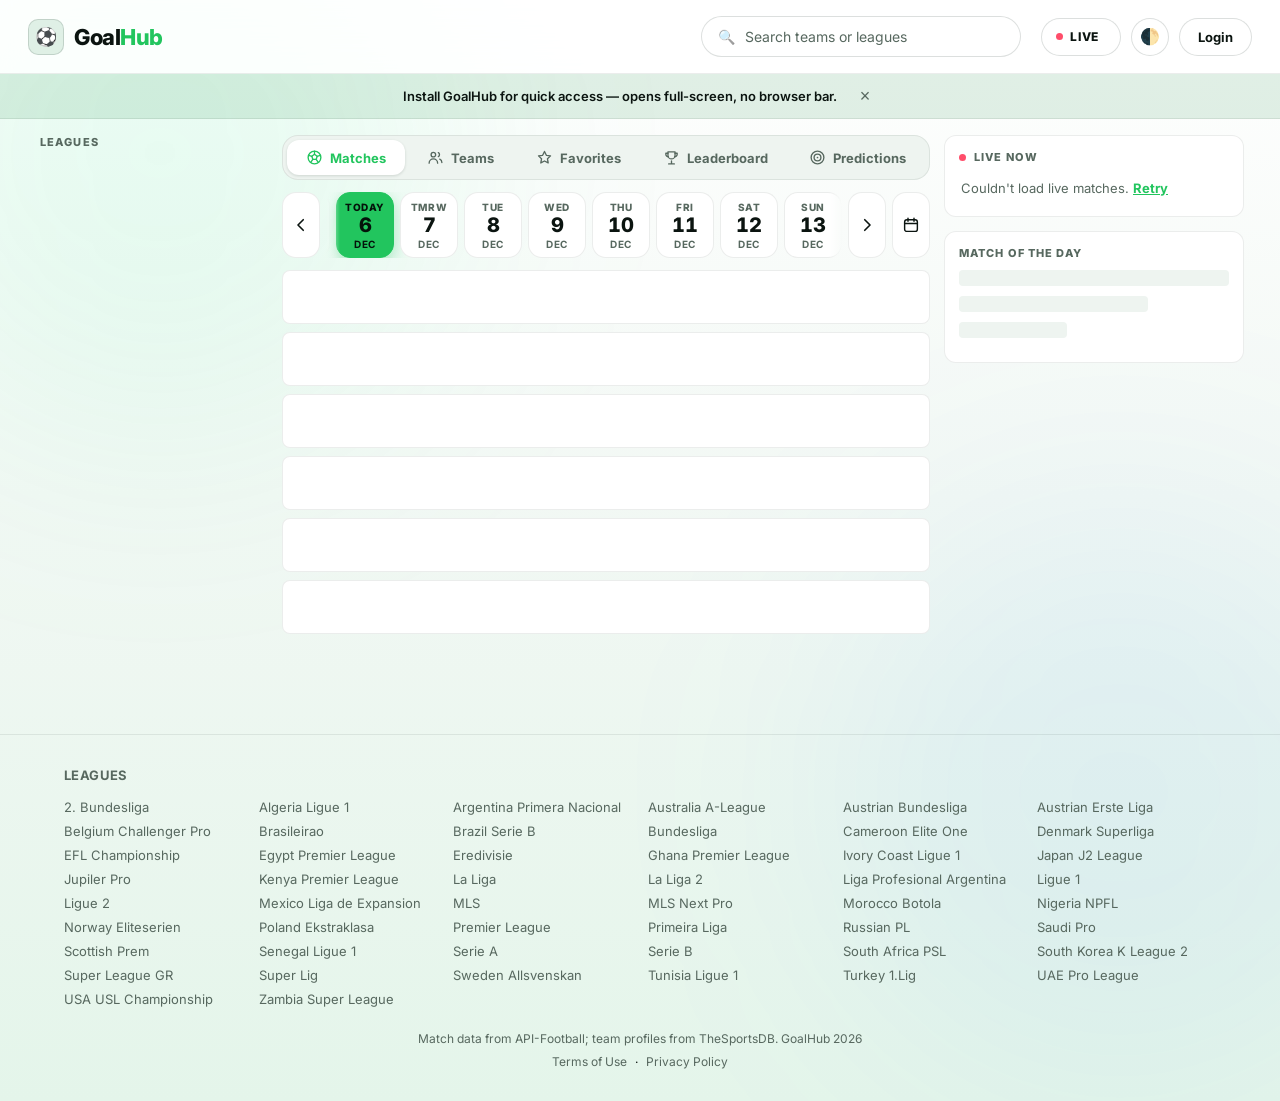
==== commit d6f1cb1d: "Teams page: load real current clubs per league from API-Football; restore Teams styles" ====
--- a/index.html
+++ b/index.html
@@ -119,11 +119,11 @@
     <!-- CENTER: the match list -->
     <main class="content">
       <nav class="view-toggle" aria-label="Sections">
-        <button id="viewMatchesBtn" class="view-toggle-btn active" onclick="setViewMode('matches')">Matches</button>
-        <button id="viewTeamsBtn" class="view-toggle-btn" onclick="setViewMode('teams')">Teams</button>
-        <button id="viewFavoritesBtn" class="view-toggle-btn" onclick="setViewMode('favorites')">★ Favorites</button>
-        <button id="viewLeaderboardBtn" class="view-toggle-btn" onclick="setViewMode('leaderboard')">🏆 Leaderboard</button>
-        <button id="viewMyPredictionsBtn" class="view-toggle-btn" onclick="setViewMode('mypredictions')">My Predictions</button>
+        <button id="viewMatchesBtn" class="view-toggle-btn active" onclick="setViewMode('matches')"><svg class="vt-icon" viewBox="0 0 24 24" fill="none" stroke="currentColor" stroke-width="1.9" stroke-linecap="round" stroke-linejoin="round" aria-hidden="true"><circle cx="12" cy="12" r="9"/><path d="M12 7.5l3.8 2.8-1.5 4.4H9.7l-1.5-4.4z"/><path d="M12 7.5V3M15.8 10.3l4.2-1.4M14.3 14.7l2.6 3.6M9.7 14.7l-2.6 3.6M8.2 10.3L4 8.9"/></svg><span>Matches</span></button>
+        <button id="viewTeamsBtn" class="view-toggle-btn" onclick="setViewMode('teams')"><svg class="vt-icon" viewBox="0 0 24 24" fill="none" stroke="currentColor" stroke-width="1.9" stroke-linecap="round" stroke-linejoin="round" aria-hidden="true"><circle cx="9" cy="8" r="3.2"/><path d="M3 20c0-3.3 2.7-6 6-6s6 2.7 6 6"/><path d="M16 5.2a3.2 3.2 0 010 5.6M18 14.3c1.8.8 3 2.6 3 4.7"/></svg><span>Teams</span></button>
+        <button id="viewFavoritesBtn" class="view-toggle-btn" onclick="setViewMode('favorites')"><svg class="vt-icon" viewBox="0 0 24 24" fill="none" stroke="currentColor" stroke-width="1.9" stroke-linecap="round" stroke-linejoin="round" aria-hidden="true"><path d="M12 3.5l2.6 5.4 5.9.8-4.3 4.1 1 5.9L12 16.9l-5.2 2.8 1-5.9L3.5 9.7l5.9-.8z"/></svg><span>Favorites</span></button>
+        <button id="viewLeaderboardBtn" class="view-toggle-btn" onclick="setViewMode('leaderboard')"><svg class="vt-icon" viewBox="0 0 24 24" fill="none" stroke="currentColor" stroke-width="1.9" stroke-linecap="round" stroke-linejoin="round" aria-hidden="true"><path d="M8 21h8M12 17v4M7 4h10v5a5 5 0 01-10 0z"/><path d="M7 6H4v1.5A3.5 3.5 0 007.5 11M17 6h3v1.5a3.5 3.5 0 01-3.5 3.5"/></svg><span>Leaderboard</span></button>
+        <button id="viewMyPredictionsBtn" class="view-toggle-btn" onclick="setViewMode('mypredictions')"><svg class="vt-icon" viewBox="0 0 24 24" fill="none" stroke="currentColor" stroke-width="1.9" stroke-linecap="round" stroke-linejoin="round" aria-hidden="true"><circle cx="12" cy="12" r="9"/><circle cx="12" cy="12" r="4.8"/><circle cx="12" cy="12" r="1.2" fill="currentColor" stroke="none"/></svg><span>Predictions</span></button>
       </nav>
       <div class="day-strip" id="dayStrip"></div>
       <div id="matches"></div>
@@ -155,17 +155,21 @@
 
   <!-- MOBILE BOTTOM NAV (≤699px only — see .mobile-bottom-nav in styles.css) -->
   <nav class="mobile-bottom-nav" id="mobileBottomNav" aria-label="Primary">
-    <button class="mobile-nav-btn" onclick="resetMatchFilters(); setViewMode('matches'); window.scrollTo({top:0,behavior:'smooth'})" aria-label="Scores">
-      <span class="mobile-nav-icon">⚽</span><span>Scores</span>
-    </button>
-    <button class="mobile-nav-btn" onclick="jumpToLive()" aria-label="Live scores">
-      <span class="mobile-nav-icon">🔴</span><span>Live</span>
-    </button>
-    <button class="mobile-nav-btn" onclick="setViewMode('favorites'); window.scrollTo({top:0,behavior:'smooth'})" aria-label="Favorites">
-      <span class="mobile-nav-icon">★</span><span>Favorites</span>
-    </button>
-    <button class="mobile-nav-btn" onclick="setViewMode('mypredictions'); window.scrollTo({top:0,behavior:'smooth'})" aria-label="Predictions">
-      <span class="mobile-nav-icon">🔮</span><span>Predict</span>
+    <button class="mobile-nav-btn" data-nav="scores" onclick="goToScores()" aria-label="Scores">
+      <span class="mobile-nav-icon"><svg class="mobile-nav-svg" viewBox="0 0 24 24" fill="none" stroke="currentColor" stroke-width="1.8" stroke-linecap="round" stroke-linejoin="round" aria-hidden="true"><circle cx="12" cy="12" r="9"/><path d="M12 7.5l3.8 2.8-1.5 4.4H9.7l-1.5-4.4z"/><path d="M12 7.5V3M15.8 10.3l4.2-1.4M14.3 14.7l2.6 3.6M9.7 14.7l-2.6 3.6M8.2 10.3L4 8.9"/></svg></span>
+      <span class="mobile-nav-label">Scores</span>
+    </button>
+    <button class="mobile-nav-btn" data-nav="live" onclick="jumpToLive()" aria-label="Live scores">
+      <span class="mobile-nav-icon"><svg class="mobile-nav-svg" viewBox="0 0 24 24" fill="none" stroke="currentColor" stroke-width="1.8" stroke-linecap="round" stroke-linejoin="round" aria-hidden="true"><circle cx="12" cy="12" r="2.2" fill="currentColor" stroke="none"/><path d="M8 8a5.6 5.6 0 000 8M16 8a5.6 5.6 0 010 8M5 5a9.6 9.6 0 000 14M19 5a9.6 9.6 0 010 14"/></svg><span class="mobile-nav-badge" id="mobileLiveBadge" hidden></span></span>
+      <span class="mobile-nav-label">Live</span>
+    </button>
+    <button class="mobile-nav-btn" data-nav="favorites" onclick="setViewMode('favorites'); window.scrollTo({top:0,behavior:'smooth'})" aria-label="Favorites">
+      <span class="mobile-nav-icon"><svg class="mobile-nav-svg" viewBox="0 0 24 24" fill="none" stroke="currentColor" stroke-width="1.8" stroke-linecap="round" stroke-linejoin="round" aria-hidden="true"><path d="M12 3.5l2.6 5.4 5.9.8-4.3 4.1 1 5.9L12 16.9l-5.2 2.8 1-5.9L3.5 9.7l5.9-.8z"/></svg></span>
+      <span class="mobile-nav-label">Favorites</span>
+    </button>
+    <button class="mobile-nav-btn" data-nav="predict" onclick="setViewMode('mypredictions'); window.scrollTo({top:0,behavior:'smooth'})" aria-label="Predictions">
+      <span class="mobile-nav-icon"><svg class="mobile-nav-svg" viewBox="0 0 24 24" fill="none" stroke="currentColor" stroke-width="1.8" stroke-linecap="round" stroke-linejoin="round" aria-hidden="true"><circle cx="12" cy="12" r="9"/><circle cx="12" cy="12" r="4.8"/><circle cx="12" cy="12" r="1.2" fill="currentColor" stroke="none"/></svg></span>
+      <span class="mobile-nav-label">Predict</span>
     </button>
   </nav>
 
--- a/styles.css
+++ b/styles.css
@@ -561,18 +561,25 @@
   display: flex;
   gap: 4px;
   overflow-x: auto;
-  border-bottom: 1px solid var(--border-soft);
+  padding: 4px;
   margin-bottom: 12px;
+  background: var(--panel-strong);
+  border: 1px solid var(--border-soft);
+  border-radius: 16px;
   scrollbar-width: none;
 }
 
 .view-toggle::-webkit-scrollbar { display: none; }
 
 .view-toggle-btn {
-  flex: 0 0 auto;
-  padding: 10px 14px;
+  flex: 1 0 auto;
+  display: inline-flex;
+  align-items: center;
+  justify-content: center;
+  gap: 7px;
+  padding: 9px 14px;
   border: none;
-  border-bottom: 2px solid transparent;
+  border-radius: 12px;
   background: none;
   color: var(--text-dim);
   font-family: inherit;
@@ -580,15 +587,21 @@
   font-weight: 700;
   cursor: pointer;
   white-space: nowrap;
-  transition: color .15s ease, border-color .15s ease;
-}
+  -webkit-tap-highlight-color: transparent;
+  transition: background .18s ease, color .18s ease, box-shadow .18s ease;
+}
+
+.vt-icon { width: 17px; height: 17px; flex: 0 0 auto; }
 
 .view-toggle-btn:hover { color: var(--text); }
 
 .view-toggle-btn.active {
+  background: var(--panel);
   color: var(--accent);
-  border-bottom-color: var(--accent);
-}
+  box-shadow: 0 1px 3px rgba(0, 0, 0, 0.25), inset 0 0 0 1px var(--accent-dim);
+}
+
+:root[data-theme="light"] .view-toggle-btn.active { box-shadow: 0 1px 3px rgba(11, 31, 22, 0.14); }
 
 /* Day strip only makes sense for the match list; the league rail too. */
 body[data-view]:not([data-view="matches"]) .day-strip,
@@ -609,40 +622,52 @@
   display: flex;
   gap: 6px;
   overflow-x: auto;
+  scroll-snap-type: x proximity;
   scrollbar-width: none;
+  -webkit-mask-image: linear-gradient(to right, transparent 0, #000 14px, #000 calc(100% - 14px), transparent 100%);
+  mask-image: linear-gradient(to right, transparent 0, #000 14px, #000 calc(100% - 14px), transparent 100%);
 }
 
 .day-chips::-webkit-scrollbar { display: none; }
 
 .day-chip {
-  flex: 1 0 64px;
+  flex: 0 0 58px;
+  scroll-snap-align: center;
   display: flex;
   flex-direction: column;
   align-items: center;
-  gap: 2px;
-  padding: 7px 6px;
-  border-radius: var(--radius-md);
+  gap: 1px;
+  padding: 8px 4px 7px;
+  border-radius: 14px;
   border: 1px solid var(--border-soft);
   background: var(--panel);
   color: var(--text-dim);
   font-family: inherit;
   cursor: pointer;
-  transition: background .15s ease, border-color .15s ease, color .15s ease;
-}
-
-.day-chip:hover { border-color: var(--accent); color: var(--text); }
+  -webkit-tap-highlight-color: transparent;
+  transition: background .18s ease, border-color .18s ease, color .18s ease, transform .12s ease;
+}
+
+.day-chip:hover { border-color: var(--accent); }
+.day-chip:active { transform: scale(0.95); }
+
 .day-chip-week { font-size: 10px; font-weight: 800; letter-spacing: 0.06em; text-transform: uppercase; }
-.day-chip-date { font-size: 12px; font-weight: 700; color: var(--text); }
+.day-chip-num { font-size: 20px; font-weight: 800; line-height: 1.15; color: var(--text); font-variant-numeric: tabular-nums; }
+.day-chip-month { font-size: 10px; font-weight: 700; text-transform: uppercase; letter-spacing: 0.05em; }
+
+/* Today is marked even when another day is selected. */
 .day-chip.is-today .day-chip-week { color: var(--accent); }
+.day-chip.is-today:not(.active) { border-color: var(--accent); }
 
 .day-chip.active {
   background: var(--accent);
   border-color: var(--accent);
-  color: #04130a;
-}
-
-.day-chip.active .day-chip-date,
-.day-chip.active .day-chip-week { color: #04130a; }
+  box-shadow: 0 6px 16px var(--accent-glow);
+}
+
+.day-chip.active .day-chip-week,
+.day-chip.active .day-chip-num,
+.day-chip.active .day-chip-month { color: #04130a; }
 
 .day-arrow,
 .day-calendar {
@@ -650,21 +675,22 @@
   display: flex;
   align-items: center;
   justify-content: center;
-  width: 36px;
-  border-radius: var(--radius-md);
+  width: 38px;
+  border-radius: 14px;
   border: 1px solid var(--border-soft);
   background: var(--panel);
   color: var(--text);
-  font-size: 18px;
   cursor: pointer;
   position: relative;
-  transition: border-color .15s ease, background .15s ease;
-}
+  -webkit-tap-highlight-color: transparent;
+  transition: border-color .15s ease, background .15s ease, color .15s ease;
+}
+
+.day-arrow svg,
+.day-calendar svg { width: 18px; height: 18px; }
 
 .day-arrow:hover,
-.day-calendar:hover { border-color: var(--accent); background: var(--accent-dim); }
-
-.day-calendar { font-size: 15px; }
+.day-calendar:hover { border-color: var(--accent); background: var(--accent-dim); color: var(--accent); }
 
 .day-calendar input {
   position: absolute;
@@ -1203,44 +1229,94 @@
 .mobile-bottom-nav {
   display: none;
   position: fixed;
-  left: 0;
-  right: 0;
-  bottom: 0;
+  left: 10px;
+  right: 10px;
+  bottom: calc(10px + env(safe-area-inset-bottom, 0px));
   z-index: 60;
-  justify-content: space-around;
+  justify-content: space-between;
   align-items: stretch;
-  background: rgba(10, 12, 16, 0.9);
-  backdrop-filter: blur(18px);
-  -webkit-backdrop-filter: blur(18px);
-  border-top: 1px solid var(--border-soft);
-  padding-bottom: env(safe-area-inset-bottom, 0);
+  gap: 4px;
+  padding: 6px;
+  background: rgba(16, 19, 24, 0.82);
+  backdrop-filter: blur(22px) saturate(1.4);
+  -webkit-backdrop-filter: blur(22px) saturate(1.4);
+  border: 1px solid var(--border);
+  border-radius: 24px;
+  box-shadow: 0 10px 34px rgba(0, 0, 0, 0.45);
 }
 
 :root[data-theme="light"] .mobile-bottom-nav {
-  background: rgba(255, 255, 255, 0.92);
-  box-shadow: 0 -4px 20px rgba(11, 31, 22, 0.06);
+  background: rgba(255, 255, 255, 0.86);
+  box-shadow: 0 10px 30px rgba(11, 31, 22, 0.14);
 }
 
 .mobile-nav-btn {
+  position: relative;
   flex: 1 1 0;
   display: flex;
   flex-direction: column;
   align-items: center;
   justify-content: center;
-  gap: 2px;
-  padding: 8px 4px 10px;
+  gap: 3px;
+  padding: 7px 2px 6px;
   background: none;
   border: none;
+  border-radius: 18px;
   color: var(--text-dim);
   font-family: inherit;
   font-size: 11px;
   font-weight: 700;
   cursor: pointer;
-}
-
-.mobile-nav-btn:active { color: var(--accent); }
-
-.mobile-nav-icon { font-size: 18px; line-height: 1; }
+  -webkit-tap-highlight-color: transparent;
+  transition: background .2s ease, color .2s ease, transform .12s ease;
+}
+
+.mobile-nav-btn:active { transform: scale(0.94); }
+
+.mobile-nav-btn.active {
+  color: var(--accent);
+  background: var(--accent-dim);
+}
+
+.mobile-nav-btn.active .mobile-nav-svg { transform: translateY(-1px) scale(1.08); }
+
+/* the Live tab reads red when it is the active one */
+.mobile-nav-btn[data-nav="live"].active { color: var(--live); background: rgba(255, 77, 106, 0.12); }
+
+.mobile-nav-icon {
+  position: relative;
+  display: flex;
+  width: 24px;
+  height: 24px;
+}
+
+.mobile-nav-svg {
+  width: 24px;
+  height: 24px;
+  transition: transform .2s ease;
+}
+
+.mobile-nav-label { line-height: 1; letter-spacing: 0.01em; }
+
+.mobile-nav-badge {
+  position: absolute;
+  top: -5px;
+  right: -9px;
+  min-width: 16px;
+  height: 16px;
+  padding: 0 4px;
+  border-radius: 999px;
+  background: var(--live);
+  color: #fff;
+  font-size: 10px;
+  font-weight: 800;
+  line-height: 16px;
+  text-align: center;
+  box-shadow: 0 0 0 2px var(--bg);
+  animation: live-pulse 1.4s ease-in-out infinite;
+}
+
+.mobile-nav-badge[hidden] { display: none; }
 
 @media (max-width: 699.98px) {
   .site-header { padding: 10px 14px; gap: 10px; flex-wrap: wrap; }
@@ -1266,12 +1342,19 @@
   .match-row { grid-template-columns: 46px minmax(0, 1fr) 22px 30px; gap: 6px; padding: 10px; }
   .match-team span { font-size: 13px; }
   .day-arrow { display: none; }
-  .day-chip { flex-basis: 58px; }
+  .day-chip { flex-basis: 56px; }
+  .view-toggle-btn { padding: 9px 12px; }
+  /* Hint that the tab row scrolls sideways: fade the right edge. */
+  .view-toggle {
+    -webkit-mask-image: linear-gradient(to right, #000 calc(100% - 26px), transparent 100%);
+    mask-image: linear-gradient(to right, #000 calc(100% - 26px), transparent 100%);
+    padding-right: 22px;
+  }
 
   .team-grid { grid-template-columns: repeat(2, 1fr); }
   .team-list-row { padding: 8px 10px; font-size: 12px; }
 
-  body { padding-bottom: 62px; } /* clears the fixed mobile-bottom-nav */
+  body { padding-bottom: 96px; } /* clears the floating mobile-bottom-nav */
   .mobile-bottom-nav { display: flex; }
 }
 
@@ -2153,3 +2236,8 @@
   color: var(--text-dim);
 }
 
+
+/* Goal-notification bell on a live match (right rail) */
+.notify-bell { opacity: 0.5; transition: opacity .15s ease, transform .15s ease; }
+.notify-bell:hover { transform: scale(1.15); }
+.notify-bell.watching { opacity: 1; }
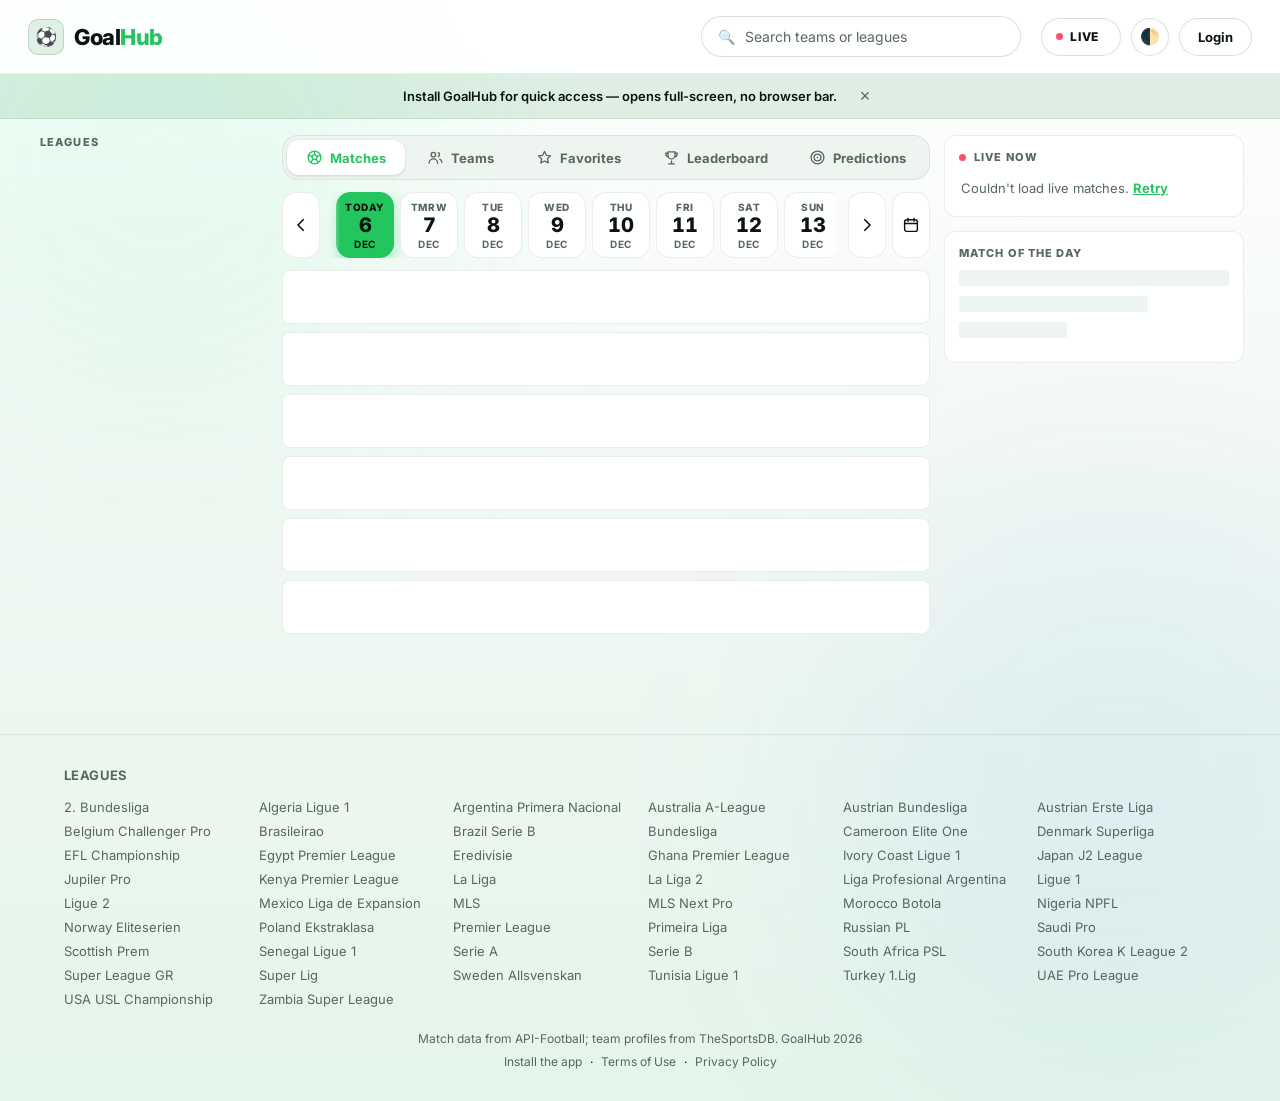
==== commit 79dc0cc8: "Fix corrupted Home Screen icon, add iPhone install help" ====
--- a/index.html
+++ b/index.html
@@ -11,7 +11,7 @@
   <!-- PWA: installable home-screen app, standalone (no browser chrome) -->
   <link rel="manifest" href="manifest.json">
   <meta name="theme-color" id="themeColorMeta" content="#06080b">
-  <link rel="apple-touch-icon" href="icon-192.png">
+  <link rel="apple-touch-icon" sizes="180x180" href="apple-touch-icon.png">
   <meta name="apple-mobile-web-app-capable" content="yes">
   <meta name="apple-mobile-web-app-status-bar-style" content="black-translucent">
   <meta name="apple-mobile-web-app-title" content="GoalHub">
@@ -100,6 +100,15 @@
     </div>
   </div>
 
+  <!-- INSTALL HELP: step-by-step "Add to Home Screen" for iPhone/iPad (Safari has no install button) -->
+  <div class="team-modal" id="installHelpModal">
+    <div class="team-modal-backdrop" onclick="closeInstallHelp()"></div>
+    <div class="team-modal-card glass install-help-card">
+      <button class="team-modal-close" onclick="closeInstallHelp()" aria-label="Close">&times;</button>
+      <div id="installHelpContent"></div>
+    </div>
+  </div>
+
   <!-- LOGIN / ACCOUNT MODAL -->
   <div class="team-modal" id="authModal">
     <div class="team-modal-backdrop" onclick="closeAuthModal()"></div>
@@ -149,7 +158,7 @@
     </div>
     <div class="site-footer">Match data from API-Football; team profiles from TheSportsDB. GoalHub 2026</div>
     <div class="footer-legal-links">
-      <a href="terms">Terms of Use</a>·<a href="privacy">Privacy Policy</a>
+      <a href="#" id="footerInstallLink" onclick="openInstallHelp(); return false;">Install the app</a>·<a href="terms">Terms of Use</a>·<a href="privacy">Privacy Policy</a>
     </div>
   </footer>
 
--- a/styles.css
+++ b/styles.css
@@ -2241,3 +2241,60 @@
 .notify-bell { opacity: 0.5; transition: opacity .15s ease, transform .15s ease; }
 .notify-bell:hover { transform: scale(1.15); }
 .notify-bell.watching { opacity: 1; }
+
+.featured-reason {
+  margin-top: 10px;
+  font-size: 11px;
+  font-weight: 700;
+  color: var(--text-dim);
+  letter-spacing: 0.02em;
+}
+
+.featured-open {
+  margin-top: 12px;
+  padding: 8px 16px;
+  border-radius: 999px;
+  border: 1px solid var(--accent);
+  background: var(--accent-dim);
+  color: var(--accent);
+  font-family: inherit;
+  font-size: 12px;
+  font-weight: 800;
+  cursor: pointer;
+  transition: background .15s ease;
+}
+
+.featured-open:hover { background: var(--accent); color: #04130a; }
+
+/* ---------- Install help sheet ---------- */
+
+.install-help-card { max-width: 420px; }
+.install-help-title { margin: 0 0 8px; font-size: 20px; }
+.install-help-lead { margin: 0 0 14px; font-size: 14px; line-height: 1.5; color: var(--text-dim); }
+.install-help-note { margin: 14px 0 0; font-size: 12px; line-height: 1.5; color: var(--text-dim); }
+
+.install-steps { list-style: none; margin: 0 0 6px; padding: 0; display: flex; flex-direction: column; gap: 12px; }
+
+.install-steps li {
+  display: flex;
+  align-items: flex-start;
+  gap: 12px;
+  font-size: 14px;
+  line-height: 1.45;
+}
+
+.install-step-badge {
+  flex: 0 0 auto;
+  display: flex;
+  align-items: center;
+  justify-content: center;
+  width: 38px;
+  height: 38px;
+  border-radius: 12px;
+  background: var(--accent-dim);
+  color: var(--accent);
+  font-size: 16px;
+  font-weight: 800;
+}
+
+.install-step-icon { width: 22px; height: 22px; }
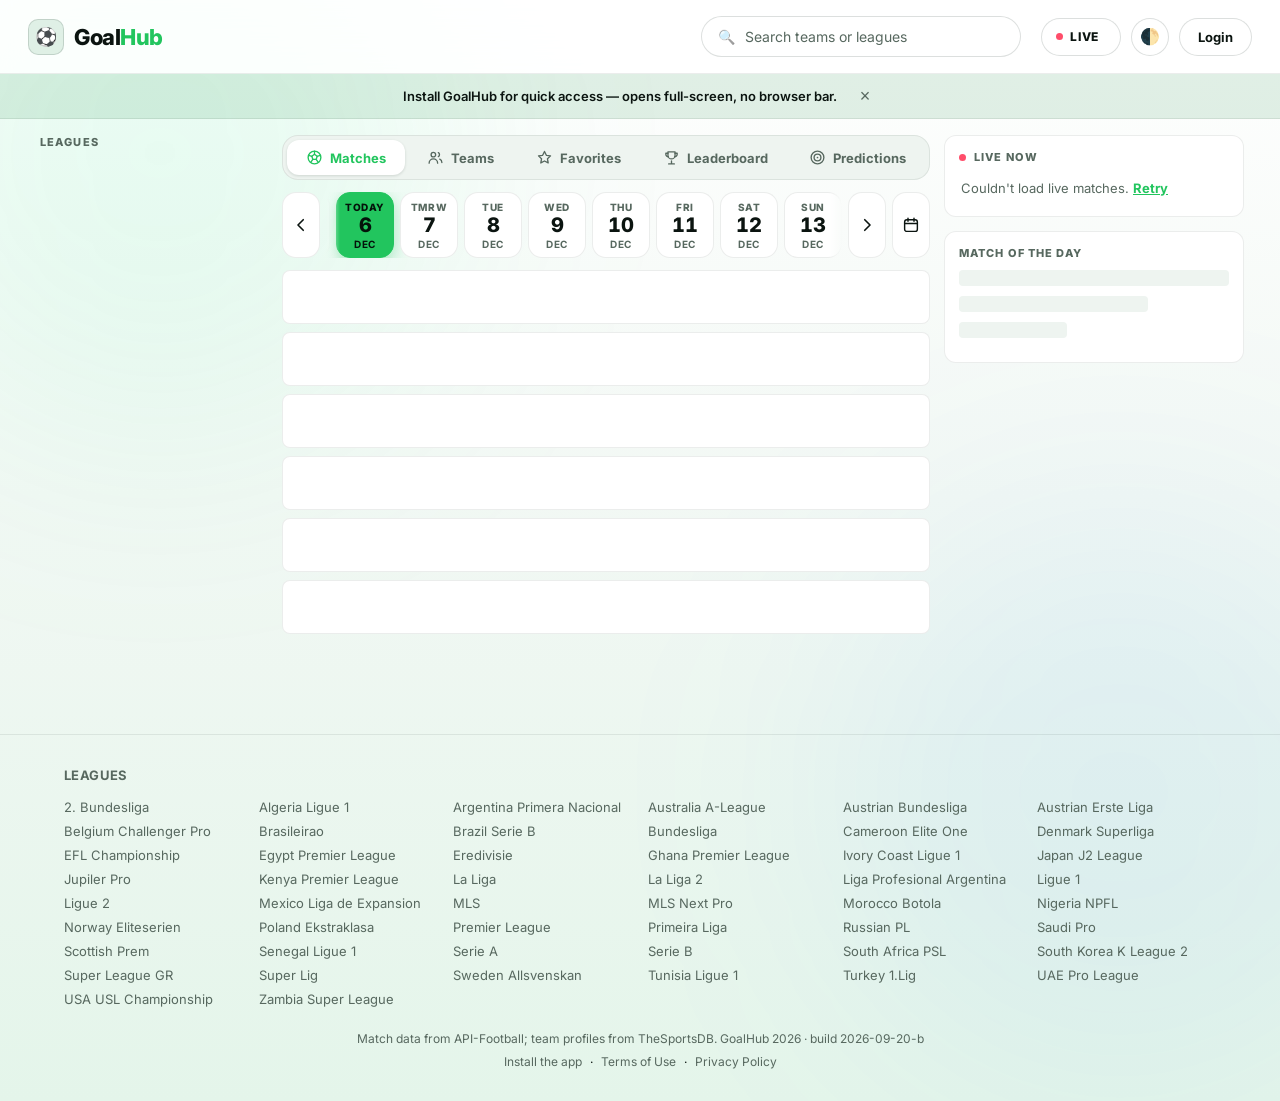
==== commit 0efaa179: "Fix iPhone install: status bar setting, version stamp, error banner" ====
--- a/index.html
+++ b/index.html
@@ -13,7 +13,7 @@
   <meta name="theme-color" id="themeColorMeta" content="#06080b">
   <link rel="apple-touch-icon" sizes="180x180" href="apple-touch-icon.png">
   <meta name="apple-mobile-web-app-capable" content="yes">
-  <meta name="apple-mobile-web-app-status-bar-style" content="black-translucent">
+  <meta name="apple-mobile-web-app-status-bar-style" content="default">
   <meta name="apple-mobile-web-app-title" content="GoalHub">
 
   <!-- iOS splash screens — Safari has no Android-style auto-generated
@@ -65,6 +65,32 @@
       } catch (err) { /* localStorage/matchMedia unavailable — default dark stays */ }
     })();
   </script>
+  <script>
+    // Build stamp: shown in the footer and in any error banner, so it is obvious
+    // (from a screenshot) which version of the site a phone is actually running.
+    window.GOALHUB_BUILD = "2026-09-20-b";
+    (function () {
+      var shown = false;
+      function show(msg) {
+        if (shown) return;
+        shown = true;
+        function paint() {
+          var box = document.createElement("div");
+          box.setAttribute("role", "alert");
+          box.style.cssText = "position:fixed;left:8px;right:8px;top:calc(8px + env(safe-area-inset-top,0px));z-index:9999;background:#7f1d1d;color:#fff;font:600 13px/1.4 -apple-system,Inter,sans-serif;padding:12px 14px;border-radius:12px;box-shadow:0 8px 30px rgba(0,0,0,.4)";
+          box.innerHTML = "GoalHub hit a problem: " + String(msg).replace(/[<>&]/g, "") + "<br><span style='opacity:.8;font-weight:500'>Build " + window.GOALHUB_BUILD + ". Send a screenshot of this to get it fixed.</span> <a href='#' style='color:#fff;text-decoration:underline;margin-left:6px' onclick='location.reload();return false'>Reload</a>";
+          (document.body || document.documentElement).appendChild(box);
+        }
+        if (document.body) paint(); else document.addEventListener("DOMContentLoaded", paint);
+      }
+      window.addEventListener("error", function (e) {
+        if (e.target && e.target !== window) return; // failed image/stylesheet loads are handled elsewhere
+        if (!e.message || e.message === "Script error.") return;
+        show(e.message + (e.lineno ? " (line " + e.lineno + ")" : ""));
+      });
+      window.addEventListener("unhandledrejection", function () { /* network hiccups are handled in the app itself */ });
+    })();
+  </script>
 </head>
 <body>
 
@@ -156,7 +182,7 @@
       <h4>Leagues</h4>
       <div class="footer-leagues-grid" id="footerLeaguesGrid"></div>
     </div>
-    <div class="site-footer">Match data from API-Football; team profiles from TheSportsDB. GoalHub 2026</div>
+    <div class="site-footer">Match data from API-Football; team profiles from TheSportsDB. GoalHub 2026 · <span id="buildStamp"></span></div>
     <div class="footer-legal-links">
       <a href="#" id="footerInstallLink" onclick="openInstallHelp(); return false;">Install the app</a>·<a href="terms">Terms of Use</a>·<a href="privacy">Privacy Policy</a>
     </div>
@@ -209,6 +235,7 @@
     </div>
   </div>
 
+  <script>document.getElementById("buildStamp").textContent = "build " + window.GOALHUB_BUILD;</script>
   <script src="manual-data.js"></script>
   <script src="script.js"></script>
 </body>
